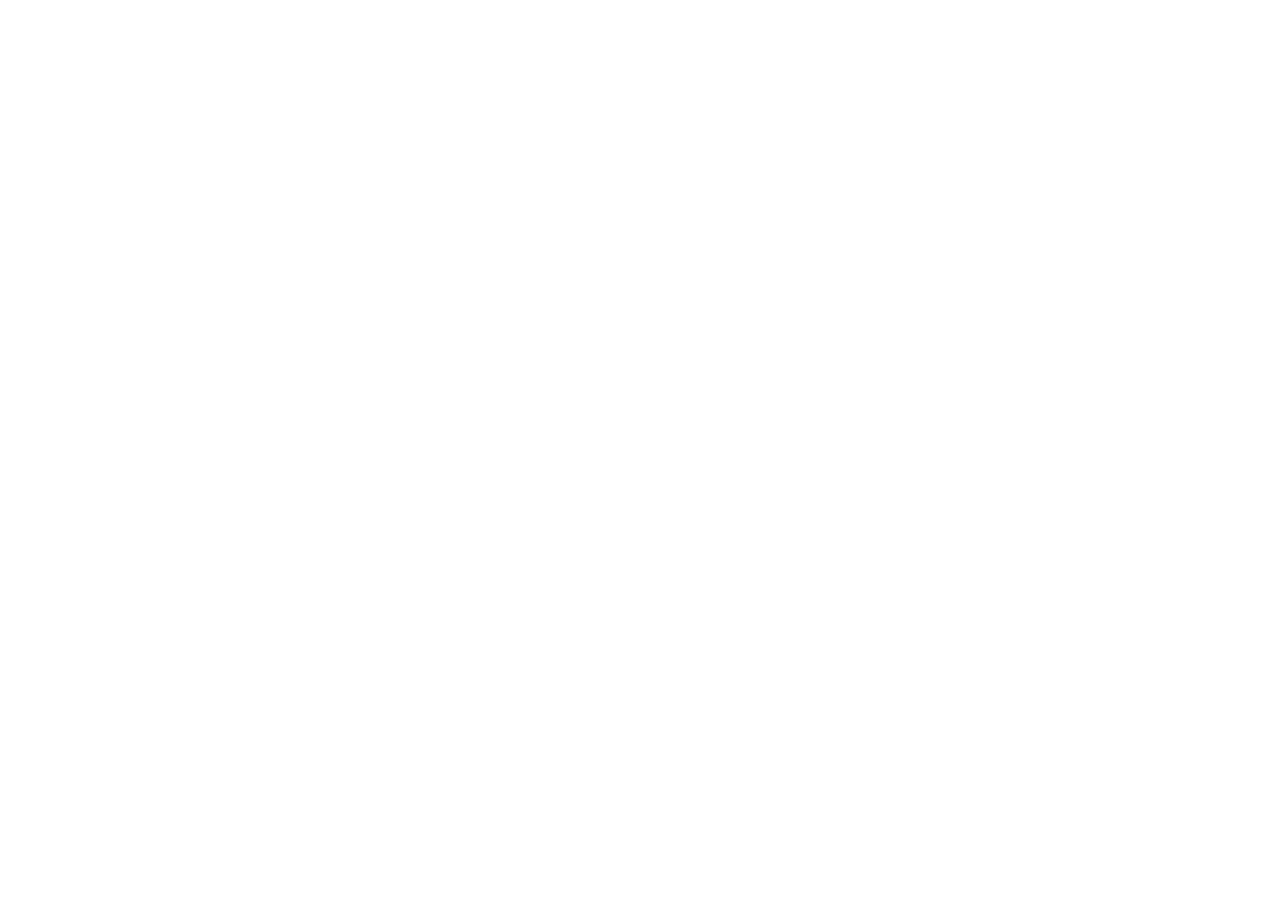
==== statistics.html @ d500b257 "firstcom" ====
<!DOCTYPE html>
<html lang="en">
<head>
    <meta charset="UTF-8">
    <meta name="viewport" content="width=device-width, initial-scale=1.0">
    <link rel="stylesheet" href="/css/statistics.css">
    <title>Document</title>
</head>
<body>
    

    <script src="/js/statistics.js"></script>
</body>
</html>
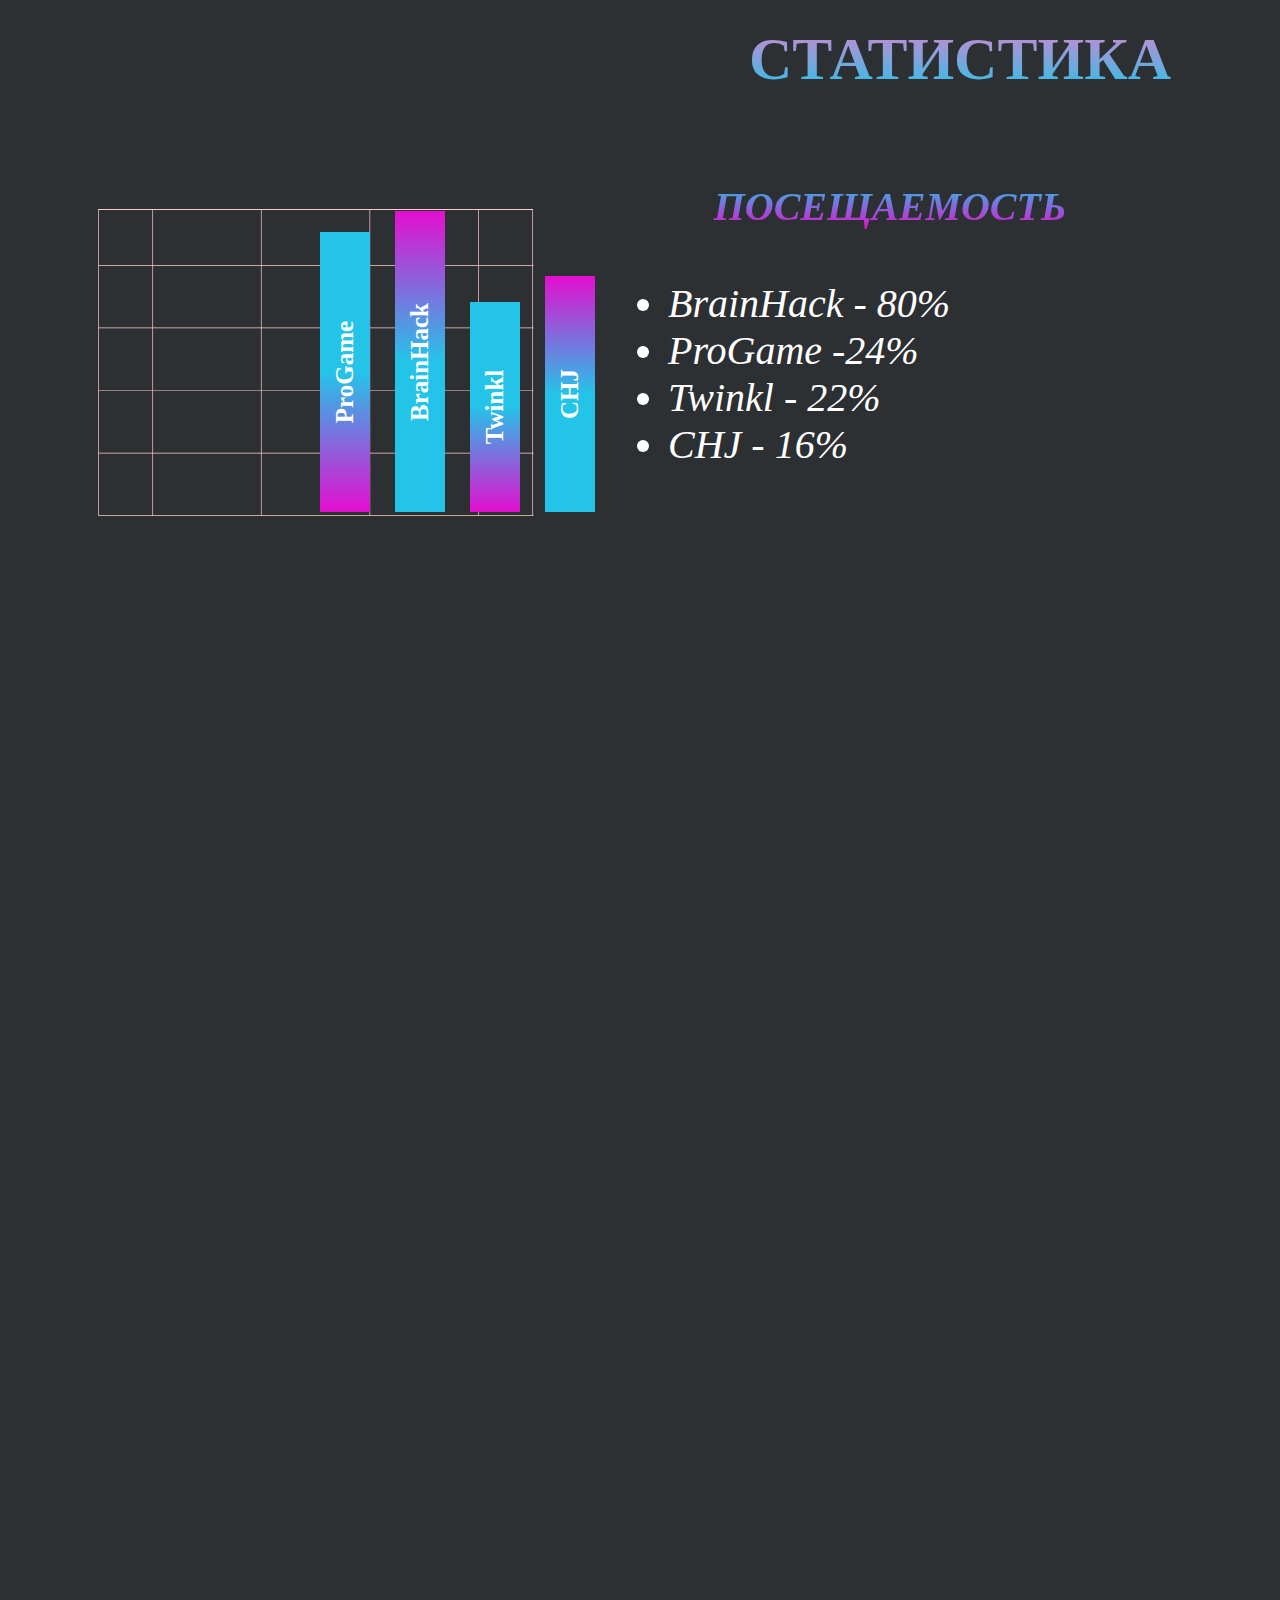
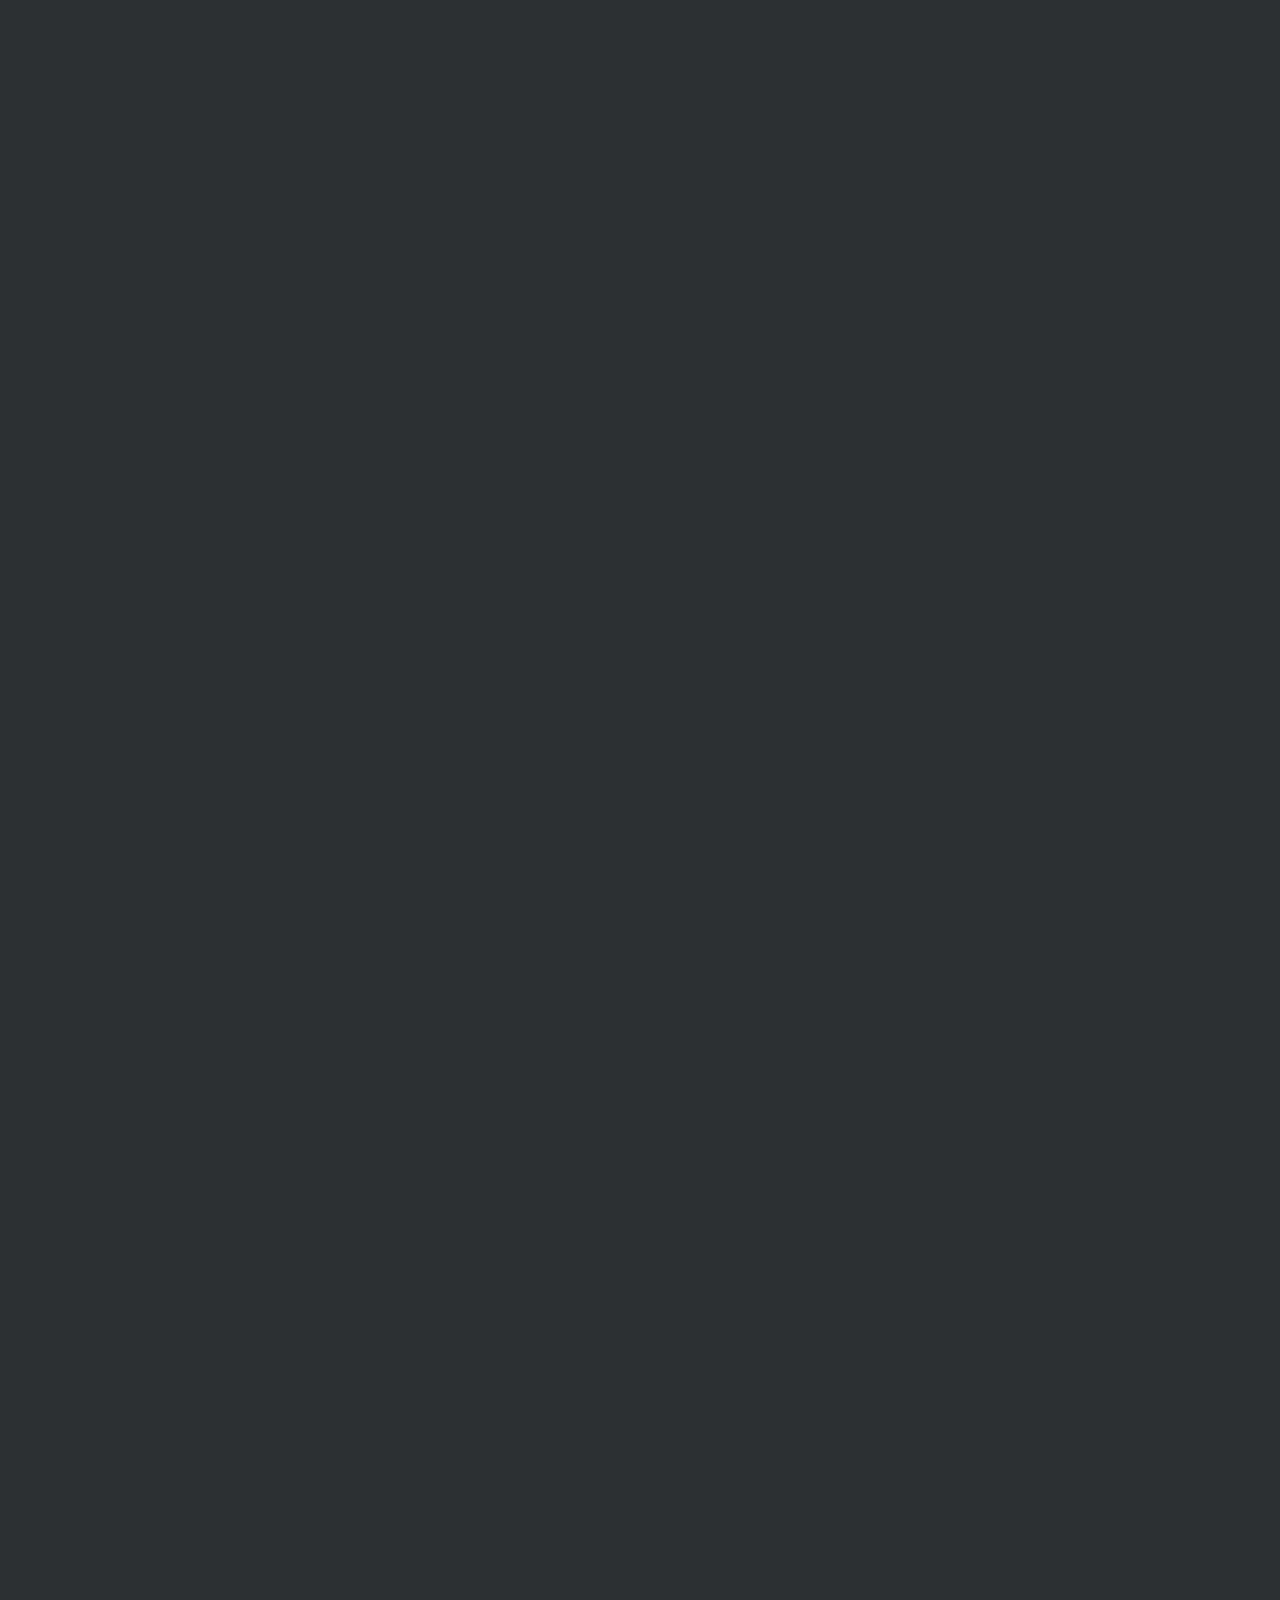
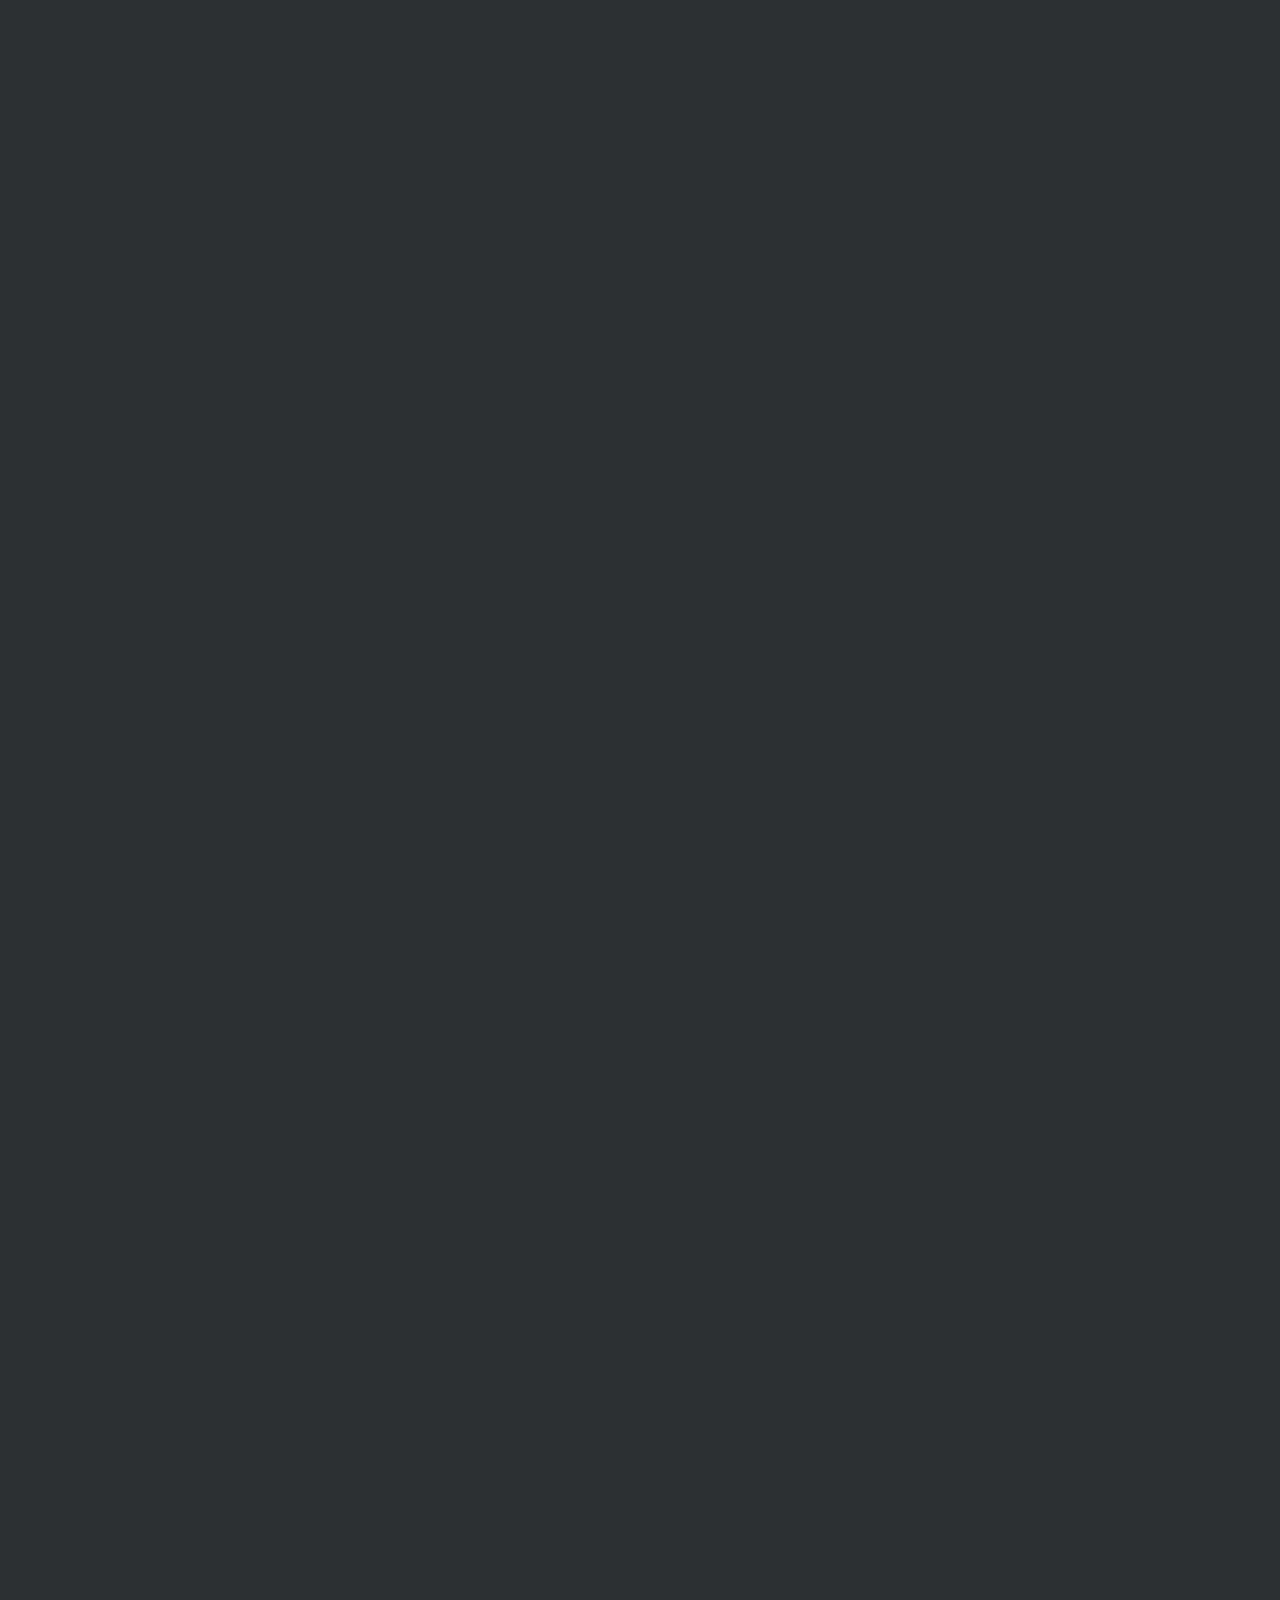
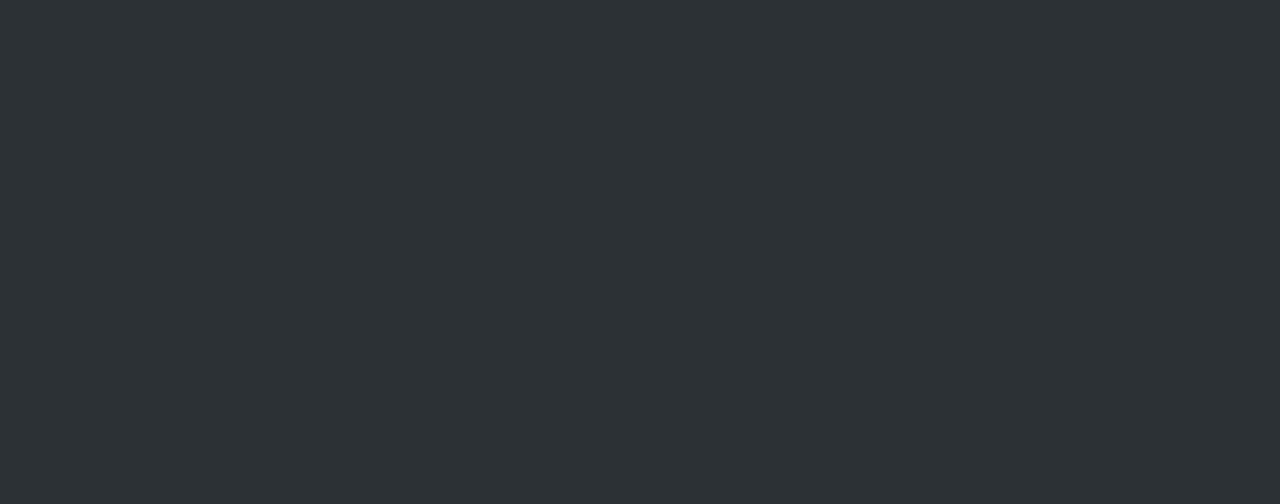
==== commit b5cc30d8: "commit Isrofila" ====
--- a/statistics.html
+++ b/statistics.html
@@ -3,12 +3,77 @@
 <head>
     <meta charset="UTF-8">
     <meta name="viewport" content="width=device-width, initial-scale=1.0">
-    <link rel="stylesheet" href="/css/statistics.css">
+    <link rel="stylesheet" href="css/basics.css">
+    <link rel="stylesheet" href="css/statistics.css">
     <title>Document</title>
 </head>
 <body>
     
+    <div class="wrapper">
+        <header class="header">
 
-    <script src="/js/statistics.js"></script>
+        </header>
+        <main class="main">
+            <div class="container">
+                <div class="statistics-sub">
+                    <h1 class="statistics-subtitle">СТАТИСТИКА</h1>
+                </div>
+
+                <div class="statistics-left_section">
+                    <div class="statistics_girodigram">
+                        <div class="section_statistics_girodigram">
+
+                            <div class="statistics-diagram">
+                                <div class="skillBLock">
+                                    <div class="column">
+                                        <span>ProGame</span>
+                                    </div>
+                                    <!-- <span class="name">Html</span> -->
+                                </div>
+                                <div class="skillBLock">
+                                    <div class="column">
+                                        <span>BrainHack</span>
+                                    </div>
+                                    <!-- <span class="name">Css</span> -->
+                                </div>
+                                <div class="skillBLock">
+                                    <div class="column">
+                                        <span>Twinkl</span>
+                                    </div>
+                                    <!-- <span class="name">Php</span> -->
+                                </div>
+                                <div class="skillBLock">
+                                    <div class="column">
+                                        <span>CHJ</span>
+                                    </div>
+                                    <!-- <span class="name">Js</span> -->
+                            </div>
+                        </div>
+                        <div class='history-info'>
+                            <div class='history-title'>
+                                <h2 class='history-title-h2'>ПОСЕЩАЕМОСТЬ</h2>
+                                <img class='history-img' src="img/Group.svg" alt="">
+                            </div>
+            
+                            <div class='history-desc'>
+                               <ul>
+                                <li>BrainHack - 80%</li>
+                                <li>ProGame -24%</li>
+                                <li>Twinkl - 22%</li>
+                                <li>CHJ - 16%</li>
+                               </ul>
+                            </div>
+                        </div>
+                    </div>
+                </div>
+                
+            </div>
+        </main>
+        <footer class="footer">
+
+        </footer>
+    </div>
+
+    <script src="js/statistics.js"></script>
 </body>
 </html>--- a/css/basics.css
+++ b/css/basics.css
@@ -0,0 +1,19 @@
+*{
+    margin: 0;
+    padding: 0;
+    box-sizing: border-box;
+}
+html, body{
+    height: 100%;
+}
+.wrapper{
+    min-height: 100%;
+    display: flex;
+    flex-direction: column;
+    width: 1920px;
+    height: 5304px;
+    background: #2D3033;
+}
+.main{
+    flex-grow: 1;
+}--- a/css/statistics.css
+++ b/css/statistics.css
@@ -0,0 +1,179 @@
+.main{
+    max-width: 1220px;
+    margin: 0 auto;
+}
+.statistics-sub{
+    margin-top: 25px;
+}
+.statistics-subtitle {
+    font-weight: bold;
+    font-size: 60px;
+	text-transform: uppercase;
+    background: linear-gradient(#D784CF, #24C4E9);
+    -webkit-background-clip: text;
+    -webkit-text-fill-color: transparent;
+}
+.history-title-h2 {
+    font-family: 'Tinos', serif;
+    font-size: 40px;
+    font-weight: bold;
+    width: 444px;
+    text-align: center;
+    margin-top: 21px;
+    margin-bottom: 50px;
+    background: linear-gradient(#24C4E9, #E40ECF);
+    -webkit-background-clip: text;
+    -webkit-text-fill-color: transparent;
+}
+.history-info{
+    margin-left: 500px;
+    margin-top: -350px;
+    color: #FFF;
+    font-size: 40px;
+    font-family: Inter;
+    font-style: italic;
+    font-weight: 200;
+}
+.history-img{
+    width: 436px;
+    position: absolute;
+    z-index: 1;
+    margin-left: -570px;
+    margin-top: -71px;
+}
+.section_statistics_girodigram {
+	position: absolute;
+	left: 50%;
+	top: 50%;
+	transform: translate(-50%, -50%);
+	display: flex;
+	align-items: center;
+	flex-direction: column;
+	width: 50%;
+}
+
+.statistics-diagram {
+	display: flex;
+	/* justify-content: space-around;
+	align-items: center; */
+	width: 100%;
+    margin-top: -300px;
+    
+}
+
+.skillBLock {
+	height: 380px;
+	display: flex;
+	justify-content: flex-end;
+	align-items: center;
+	flex-direction: column;
+    margin-right: 25px;
+    z-index: 10;
+}
+
+.column {
+	display: flex;
+	justify-content: center;
+	align-items: center;
+	width: 50px;
+}
+
+.skillBLock:first-child .column {
+	background: linear-gradient(#24C4E9, #24C4E9, #E40ECF);
+	height: calc(330px / 100 * 85); /*85%*/
+	animation: appFir 2s 1;
+}
+
+.skillBLock:nth-child(2) .column {
+	background: linear-gradient(#E40ECF,#24C4E9, #24C4E9);
+	height: calc(334px / 100 * 90); /*90%*/
+	animation: appSec 2s 1;
+}
+
+.skillBLock:nth-child(3) .column {
+	background: linear-gradient(#24C4E9, #24C4E9, #E40ECF);
+	height: calc(300px / 100 * 70); /*70%*/
+	animation: appThi 2s 1;
+}
+
+.skillBLock:last-child .column {
+	background: linear-gradient(#E40ECF,#24C4E9, #24C4E9);
+	height: calc(315px / 100 * 75); /*75%*/
+	animation: appFou 2s 1;
+}
+
+.column span {
+	transform: rotate(-90deg);
+	color: #fff;
+	font-weight: bold;
+	font-size: 25px;
+	animation: app 3s 1;
+}
+
+.name {
+	text-transform: uppercase;
+	color: #fff;
+	font-weight: bold;
+	font-size: 25px;
+	margin-top: 10px;
+}
+
+@keyframes appFir {
+	0% {
+		height: 0;
+	}
+	20% {
+		height: 0;
+	}
+	100% {
+		height: calc(350px / 100 * 85);
+	}
+}
+
+@keyframes appSec {
+	0% {
+		height: 0;
+	}
+	20% {
+		height: 0;
+	}
+	100% {
+		height: calc(350px / 100 * 90);
+	}
+}
+
+@keyframes appThi {
+	0% {
+		height: 0;
+	}
+	20% {
+		height: 0;
+	}
+	100% {
+		height: calc(350px / 100 * 70);
+	}
+}
+
+@keyframes appFou {
+	0% {
+		height: 0;
+	}
+	20% {
+		height: 0;
+	}
+	100% {
+		height: calc(350px / 100 * 75);
+	}
+}
+
+@keyframes app {
+	0% {
+		opacity: 0;
+	}
+	70% {
+		opacity: 0;
+	}
+	100% {
+		opacity: 1;
+	}
+}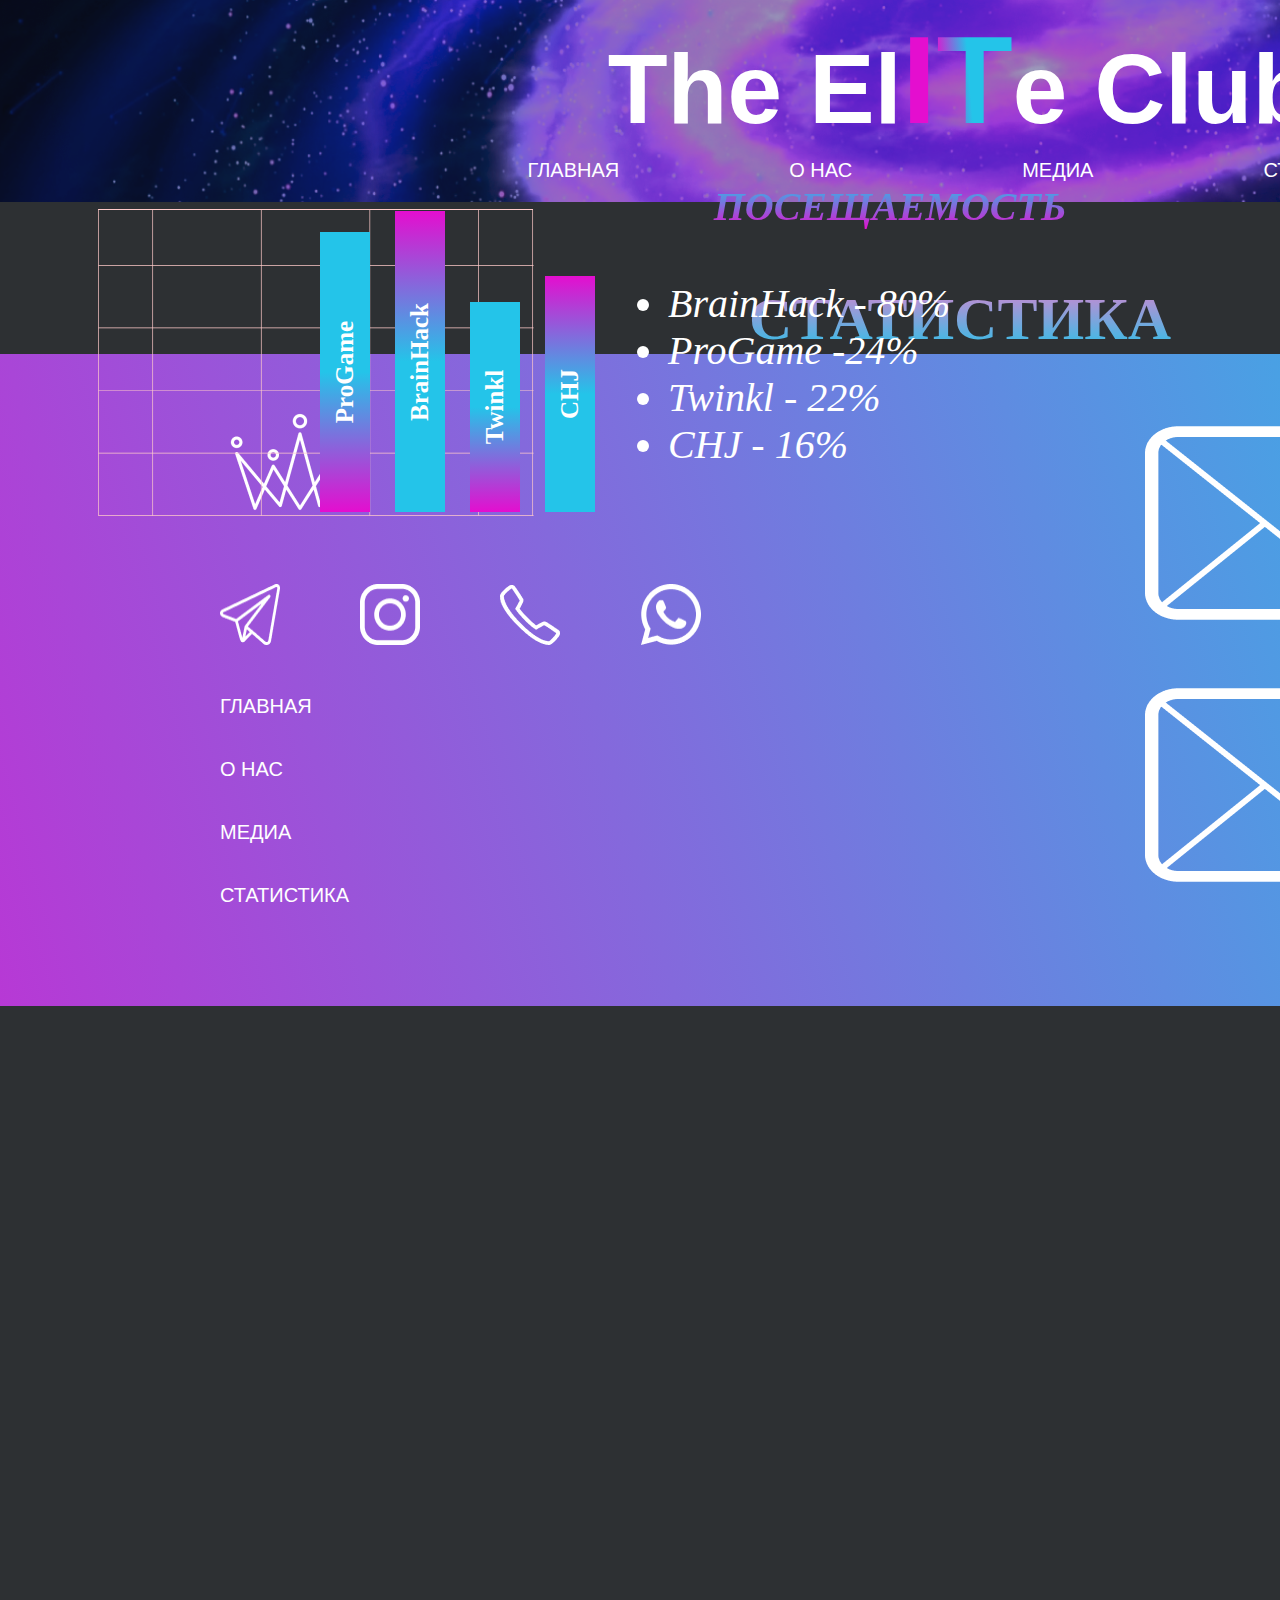
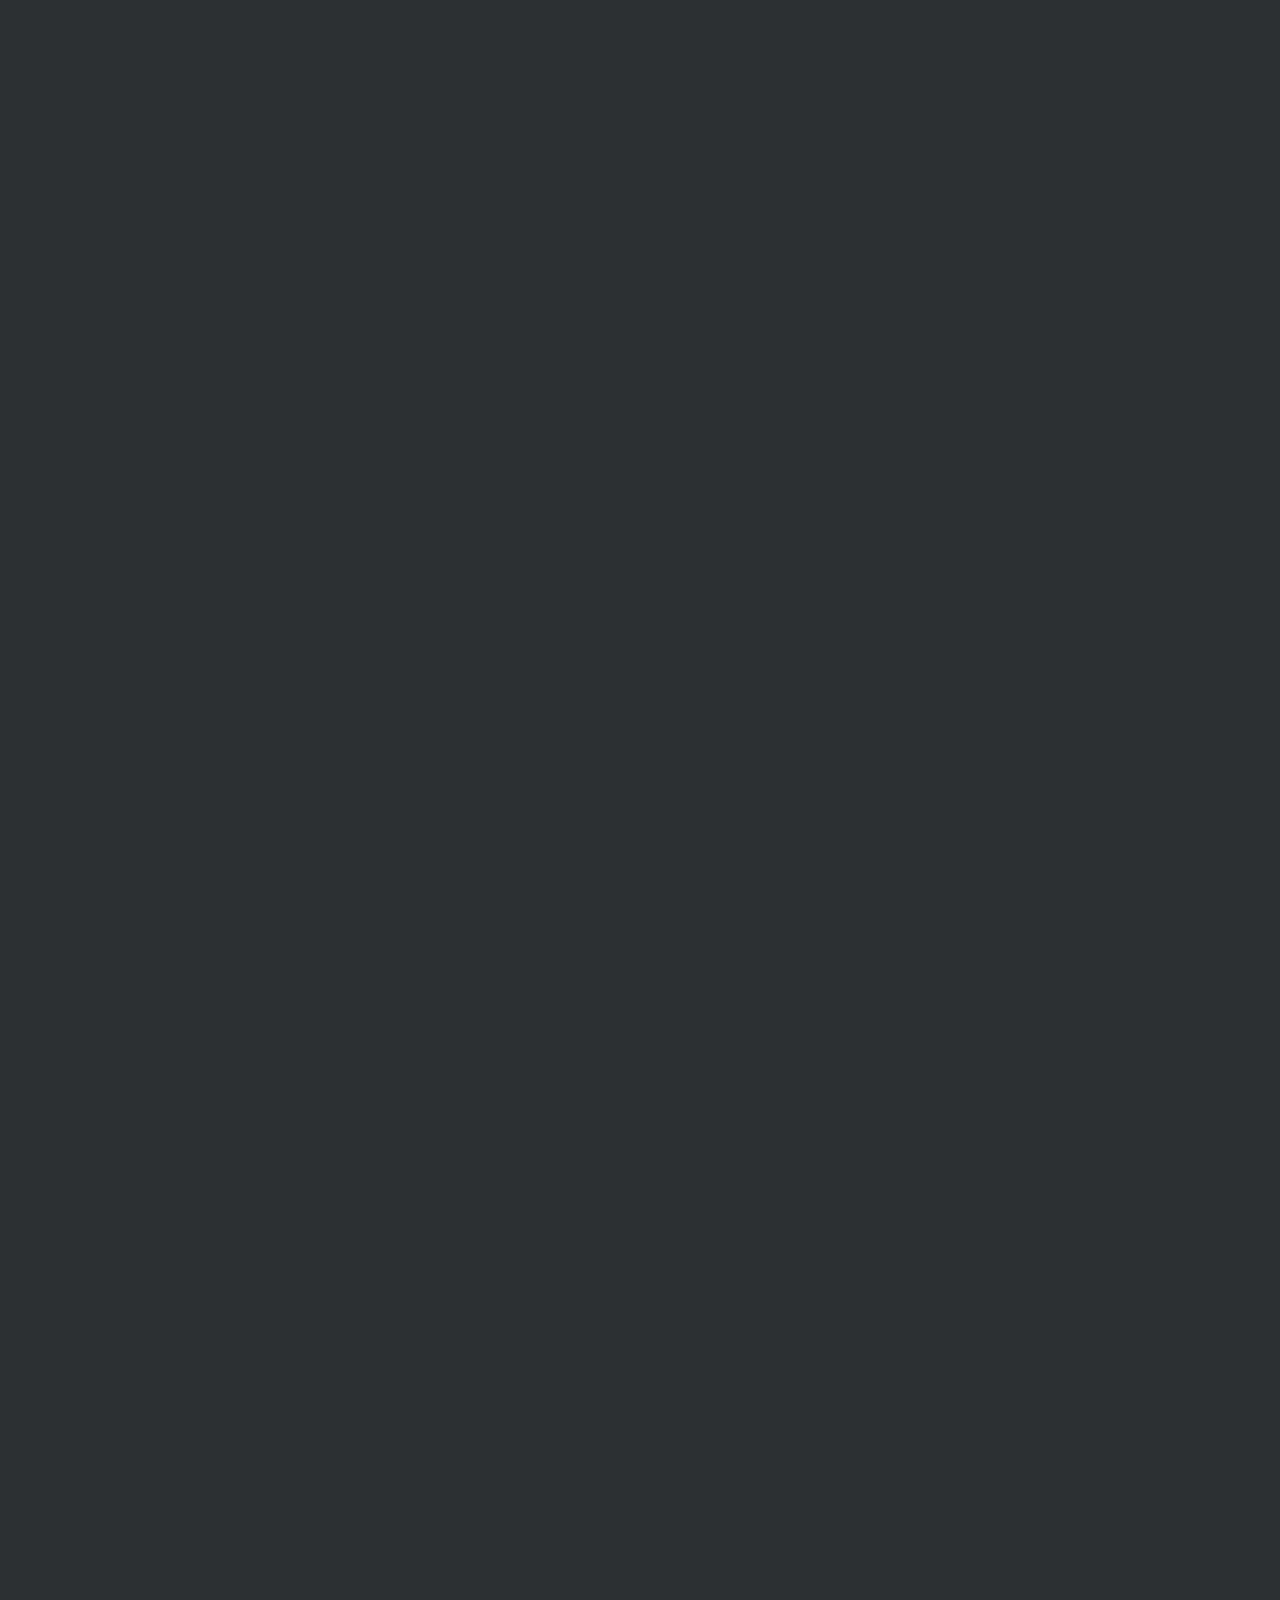
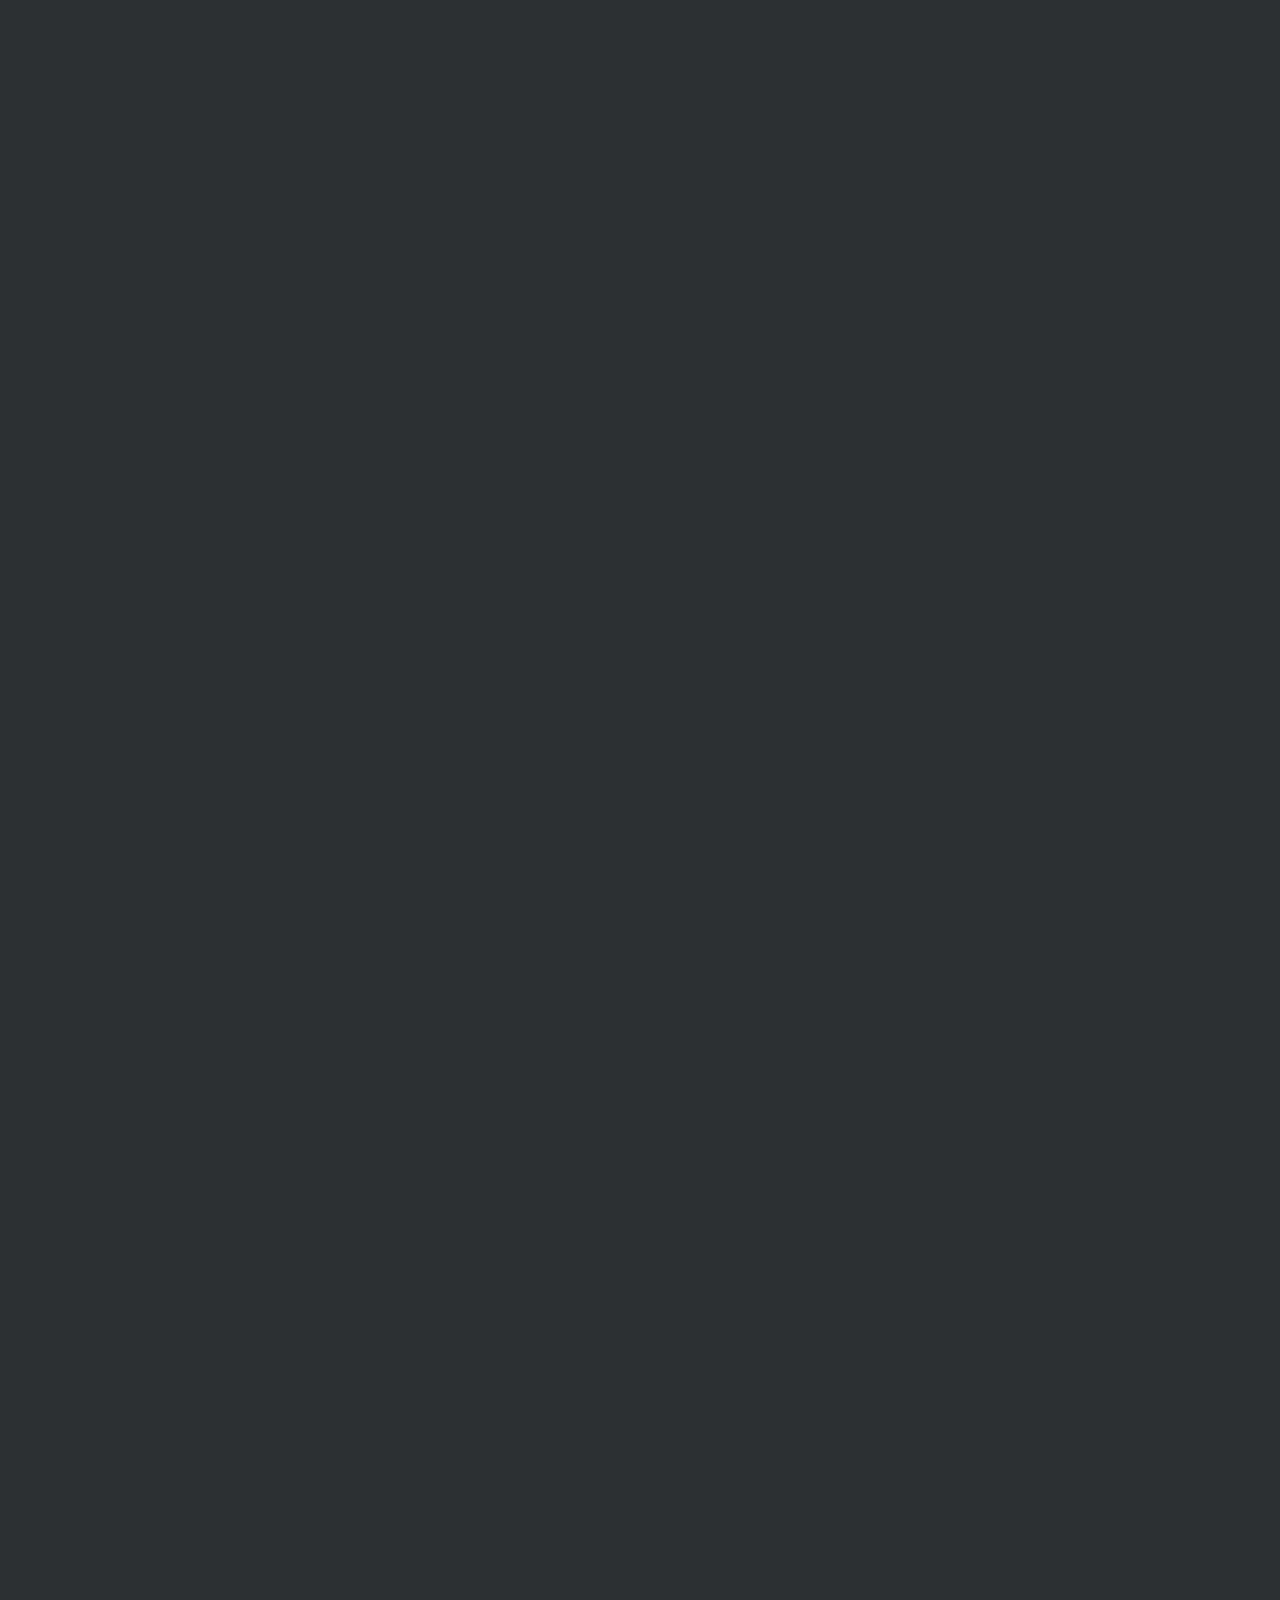
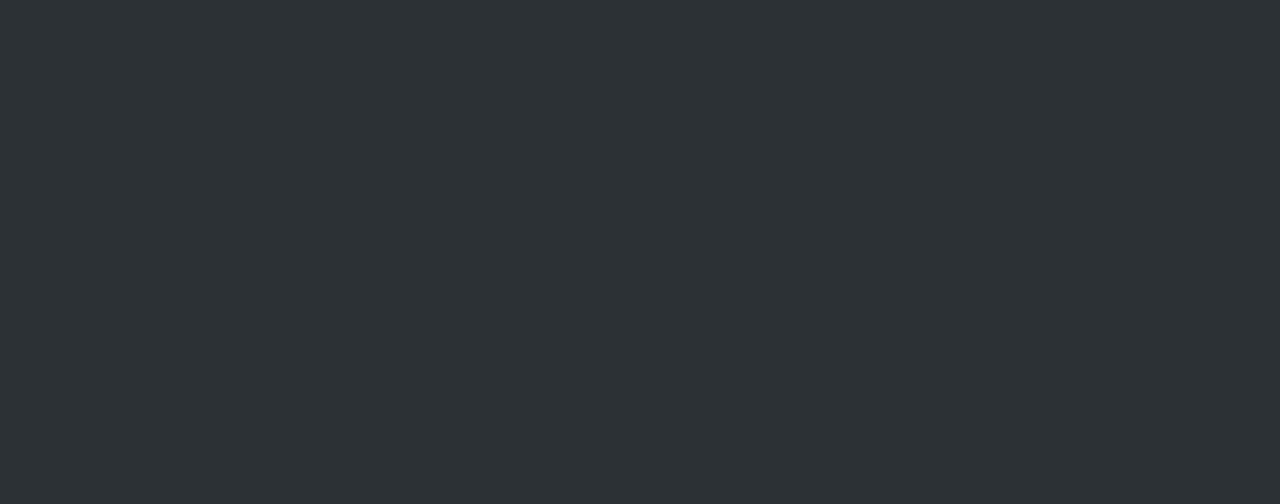
==== commit 660a4284: "statistics" ====
--- a/statistics.html
+++ b/statistics.html
@@ -5,13 +5,24 @@
     <meta name="viewport" content="width=device-width, initial-scale=1.0">
     <link rel="stylesheet" href="css/basics.css">
     <link rel="stylesheet" href="css/statistics.css">
+    <link rel="stylesheet" href="css/header&footer.css">
     <title>Document</title>
 </head>
 <body>
     
     <div class="wrapper">
         <header class="header">
-
+            <div class="bg-header">
+                <h1 class="title-header">The El<span class="it">IT</span>e Club</h1>
+                <nav class="nav">
+                    <ul class="list">
+                        <li class="list-item"><a href="home.html" class="link-list">ГЛАВНАЯ</a></li>
+                        <li class="list-item"><a href="about.html" class="link-list">О НАС</a></li>
+                        <li class="list-item"><a href="media.html" class="link-list">МЕДИА</a></li>
+                        <li class="list-item"><a href="statistics.html" class="link-list">СТАТИСТИКА</a></li>
+                    </ul>
+                </nav>
+            </div>
         </header>
         <main class="main">
             <div class="container">
@@ -70,7 +81,45 @@
             </div>
         </main>
         <footer class="footer">
-
+            <div class="bg-footer">
+                <div class="section-footer-one">
+                    <div class="logo">
+                        <img src="img/logo.png" alt="">
+                    </div>
+                    <div class="social-footer">
+                        <img src="img/telegram.png" alt="" class="telegram">
+                        <img src="img/instagram.png" alt="" class="instagram">
+                        <img src="img/phone.png" alt="" class="phone">
+                        <img src="img/whatsup.png" alt="" class="whatsup">
+                    </div>
+                    <div class="nav">
+                        <ul class="list-footer">
+                            <li class="list-item"><a href="home.html" class="link-list">ГЛАВНАЯ</a></li>
+                            <li class="list-item"><a href="about.html" class="link-list">О НАС</a></li>
+                            <li class="list-item"><a href="media.html" class="link-list">МЕДИА</a></li>
+                            <li class="list-item"><a href="statistics.html" class="link-list">СТАТИСТИКА</a></li>
+                        </ul>
+                    </div>
+                </div>
+                <div class="section-footer-two">
+                    <div class="section-footer-two--part-one">
+                        <a href="" class="letter-link"><img src="img/letter.png" alt="" class="letter-one"></a>
+                        <div class="arrow">
+                            <img src="img/arrow.png" alt="">
+                            <div class="text-letter">ПИСЬМО ДЛЯ САМЫХ <br> БЕССТРАШНЫХ</div>
+                        </div>
+                        
+                    </div>
+                    <div class="section-footer-two--part-one">
+                        <a href="" class="letter-link"><img src="img/letter.png" alt="" class="letter-two"></a>
+                        <div class="arrow">
+                            <img src="img/arrow.png" alt="">
+                            <div class="text-letter">БЛАГОДАРНОСТЬ</div>
+                        </div>
+                        
+                    </div>
+                </div>
+            </div>
         </footer>
     </div>
 
--- a/css/basics.css
+++ b/css/basics.css
@@ -14,6 +14,3 @@
     height: 5304px;
     background: #2D3033;
 }
-.main{
-    flex-grow: 1;
-}--- a/css/header&footer.css
+++ b/css/header&footer.css
@@ -0,0 +1,87 @@
+/* header */
+.header{
+    height: 260px;
+}
+.bg-header{
+    background-image: url(../img/header-bg.png);
+    background-position: center;
+    background-repeat: no-repeat;
+    background-size: cover;
+    display: flex;
+    align-items: center;
+    justify-content: center;
+    flex-direction: column;
+    padding: 20px;
+}
+.title-header{
+    font-family: 'Pathway Extreme', sans-serif;
+    font-style: normal;
+    font-weight: 700;
+    font-size: 98px;
+    line-height: 119px;
+    color: #FFFFFF;
+}
+.it{
+    font-size: 125px;
+    background: linear-gradient(85.52deg, #E40ECF 32.88%, #24C4E9 59.85%);
+    -webkit-background-clip: text;
+    -webkit-text-fill-color: transparent;
+    background-clip: text;
+}
+.list{
+    margin-top: 10px;
+    display: flex;
+    gap: 170px;
+}
+.list-item{
+    list-style-type: none;
+}
+.link-list{
+    text-decoration: none;
+    font-weight: 500;
+    font-size: 20px;
+    font-family: 'Raleway', sans-serif;
+    color: #FFFFFF;
+}
+.link-list:hover{
+    color: #99ecff;
+    transition: 0.5s;
+}
+
+
+/* footer */
+.bg-footer{
+    height: 652px;
+    background: linear-gradient(254.64deg, #24C4E9 6.81%, #E40ECF 128.6%);
+    display: flex;
+    justify-content: space-between;
+    padding: 40px 220px 100px 220px;
+}
+
+.social-footer{
+    display: flex;
+    gap: 80px;
+    margin-top: 50px;
+}
+.list-footer{
+    margin-top: 50px;
+    display: flex;
+    flex-direction: column;
+    gap: 40px;
+}
+
+.section-footer-two--part-one,
+.section-footer-two--part-two{
+    display: flex;
+    align-items: end;
+}
+.arrow{
+    margin-left: 20px;
+    margin-bottom: 30px;
+}
+.text-letter{
+    font-weight: 500;
+    font-size: 20px;
+    font-family: 'Raleway', sans-serif;
+    color: #FFFFFF;
+}
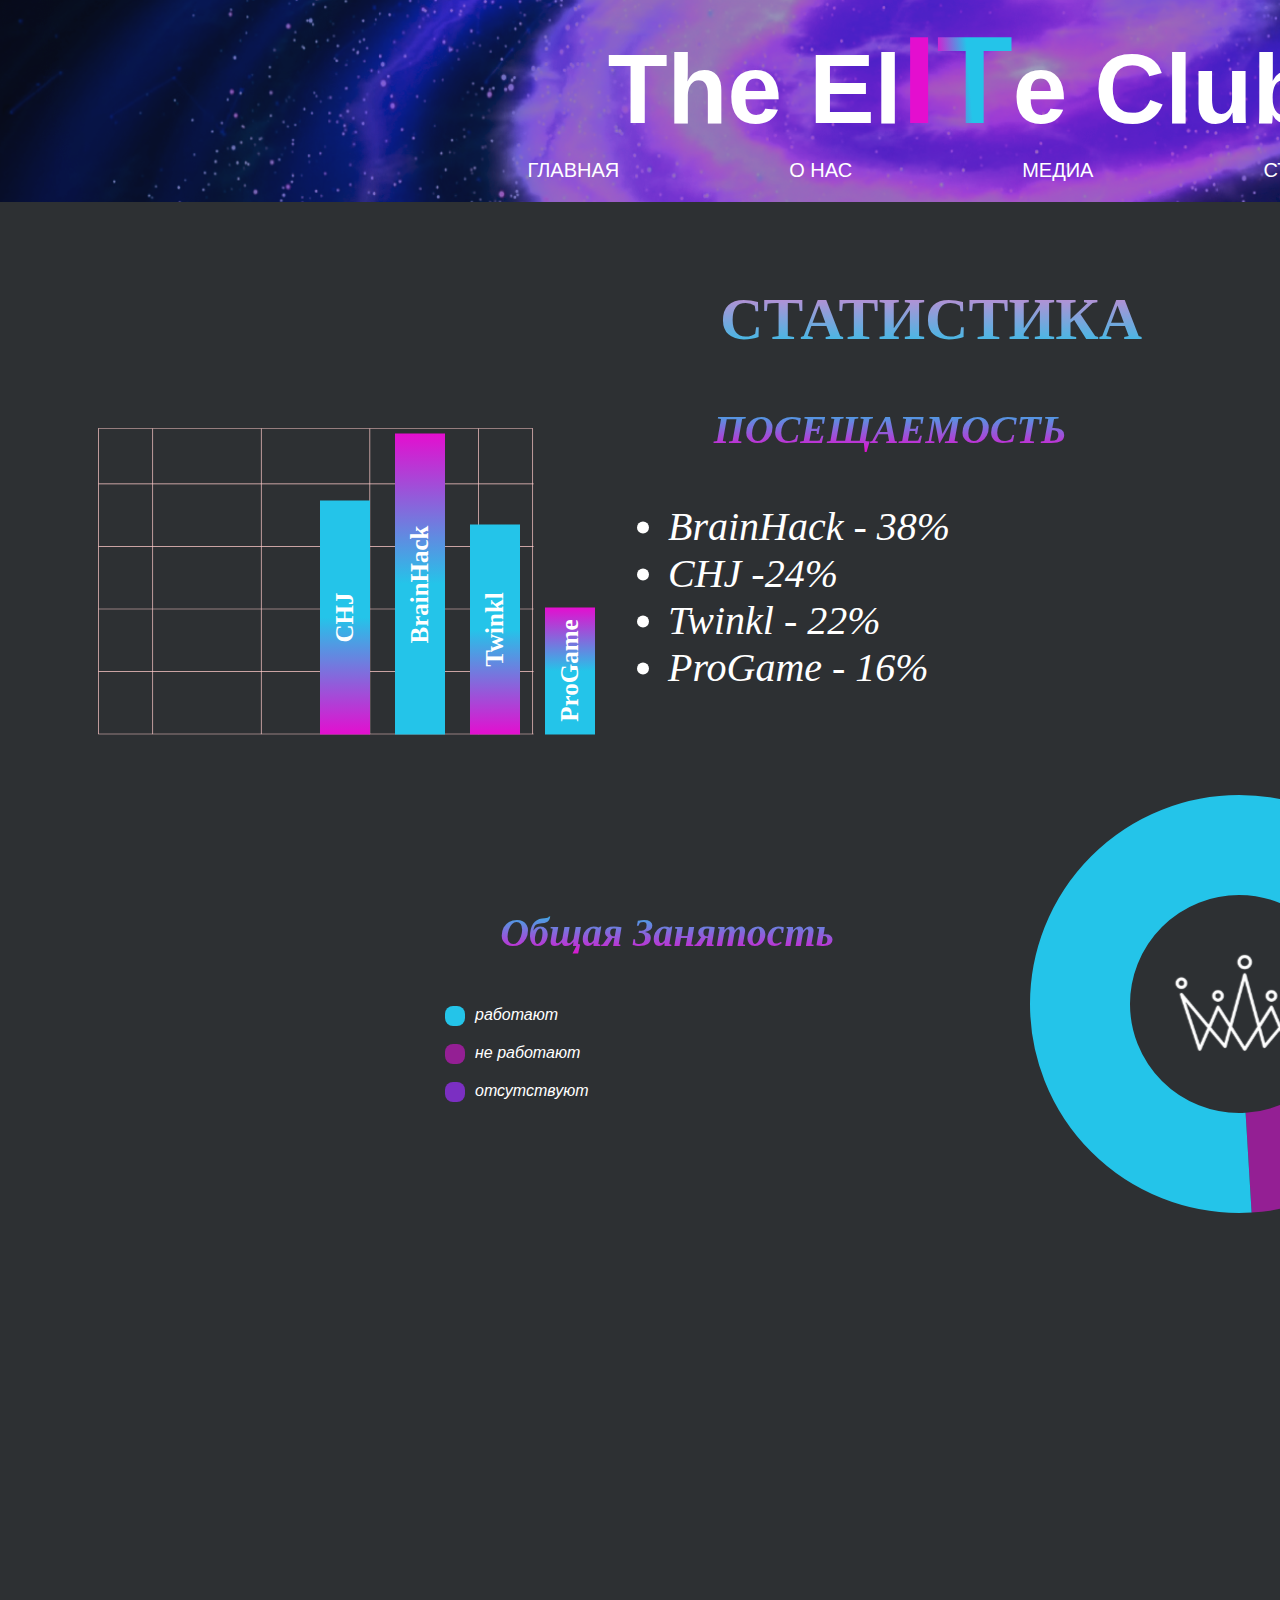
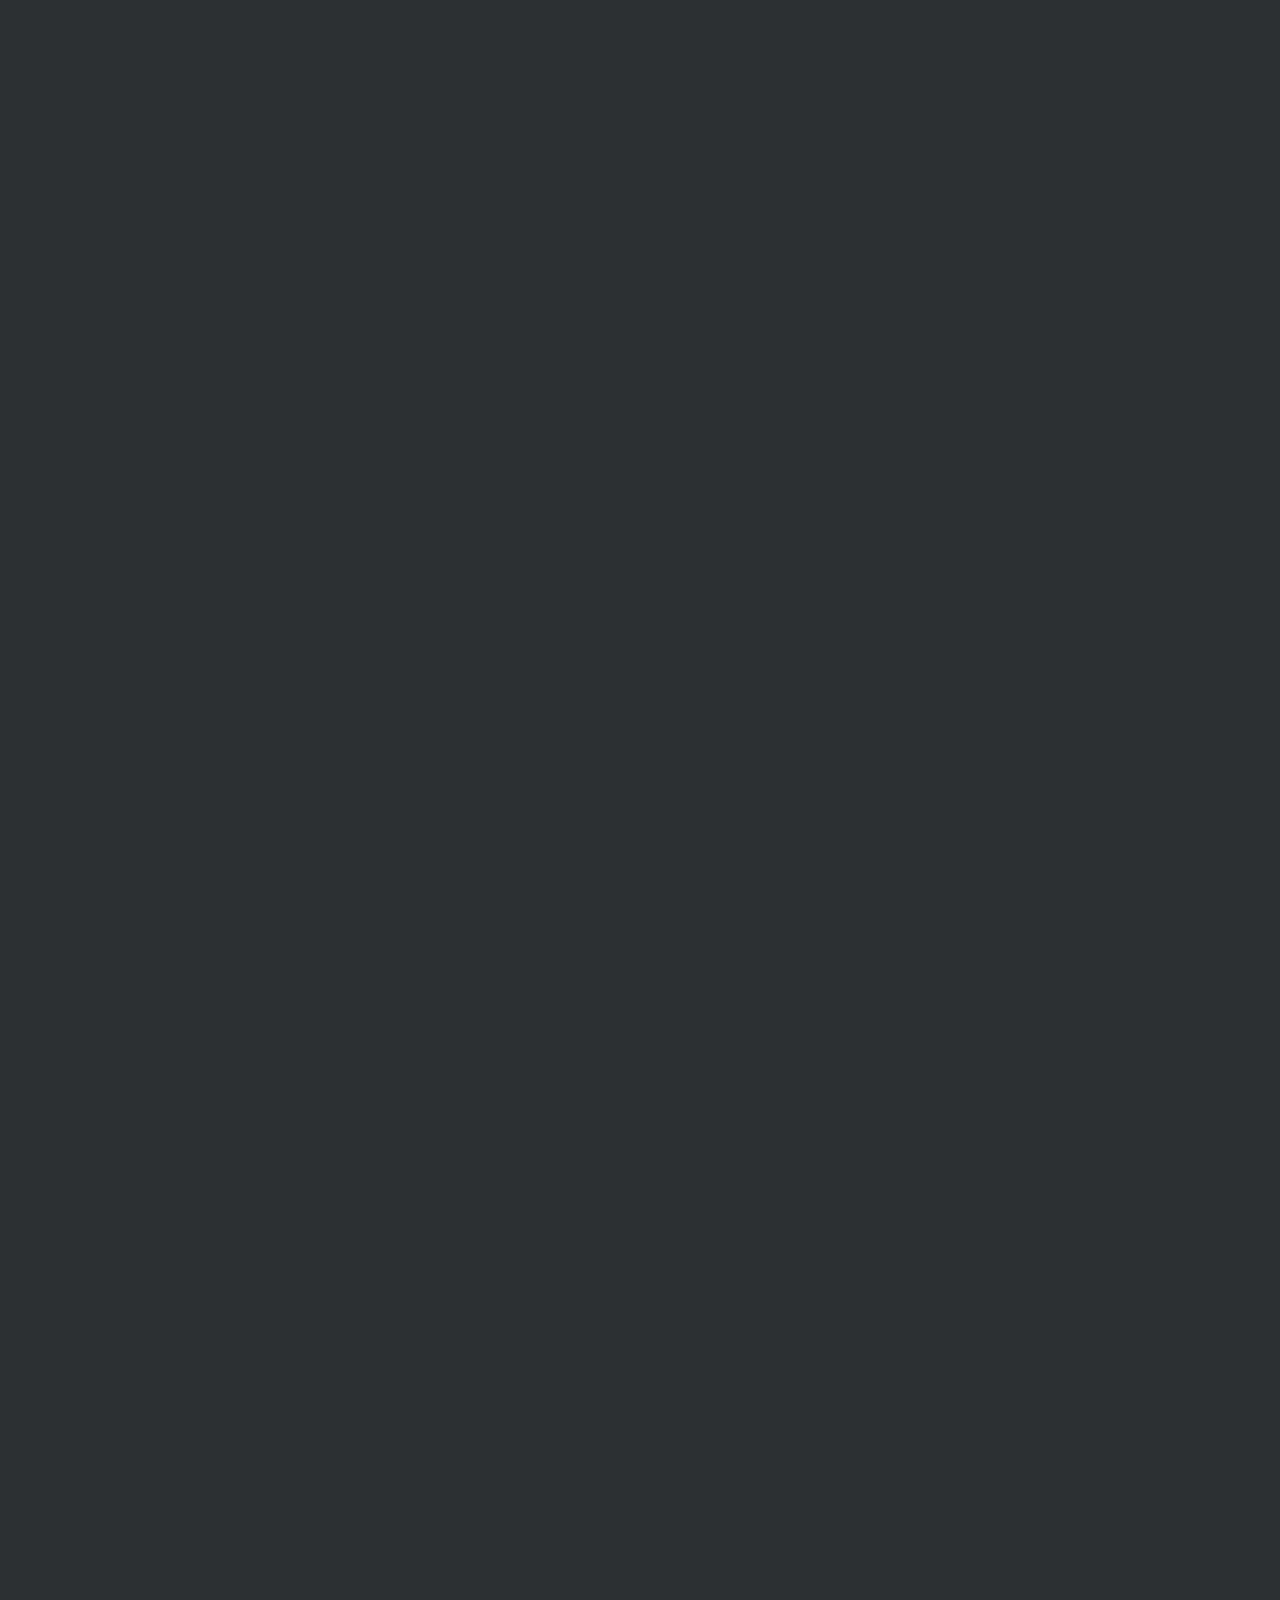
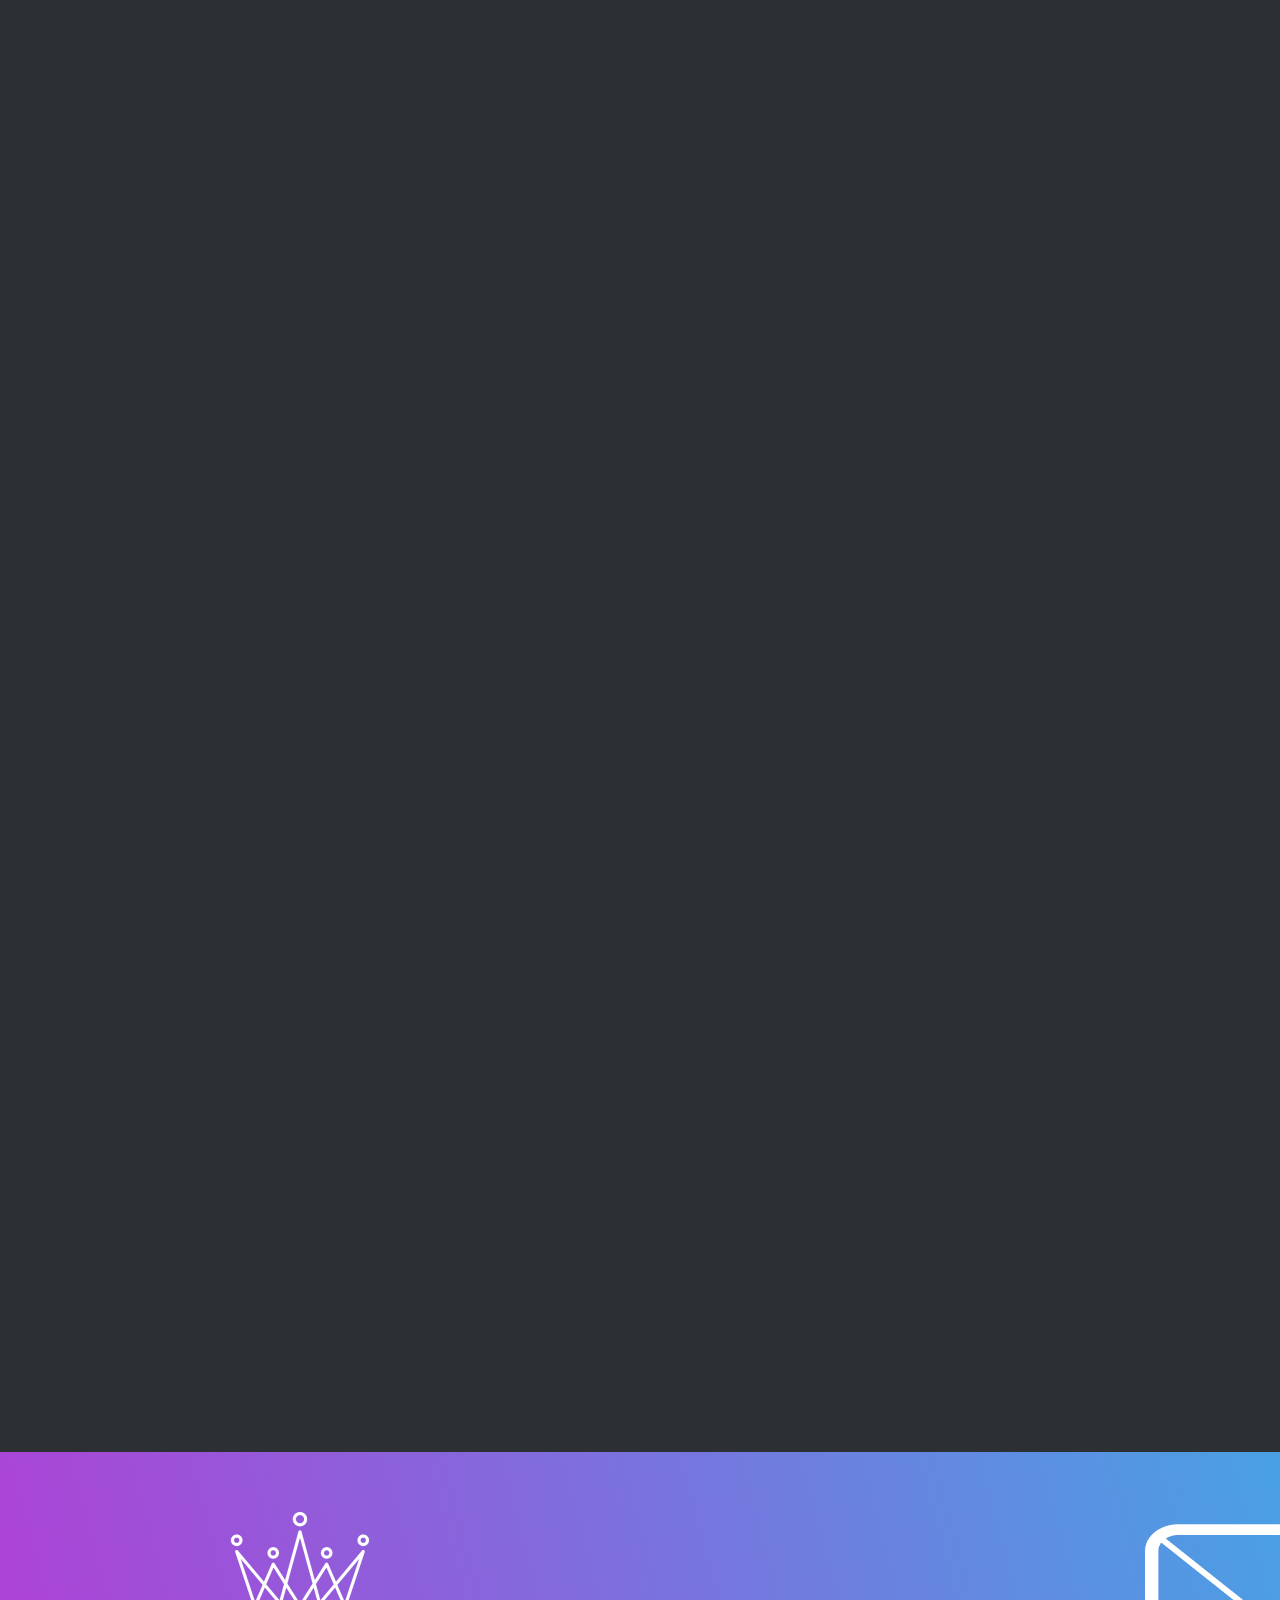
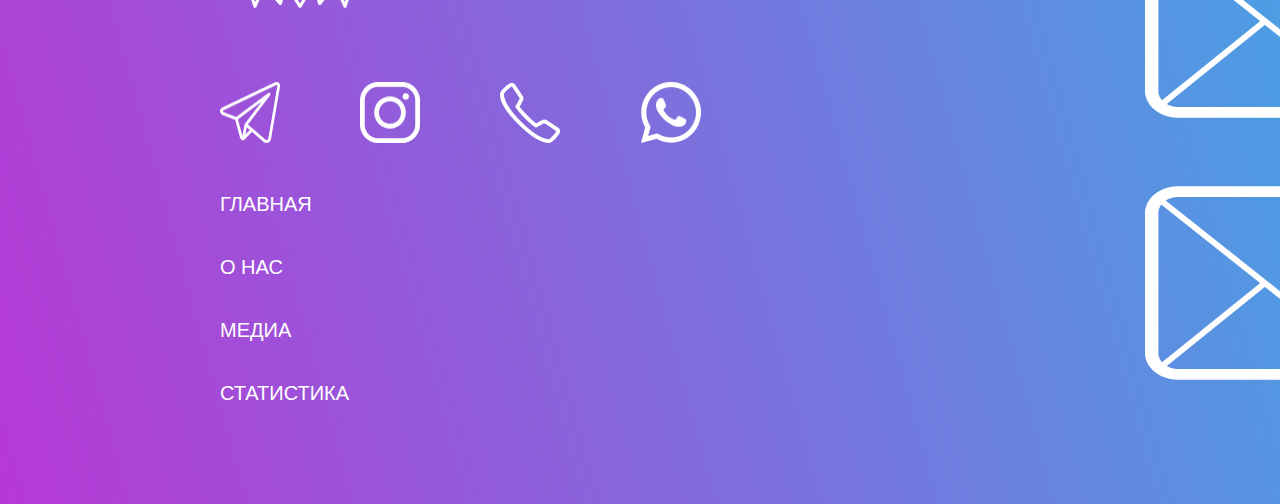
==== commit 9ac5526e: "second commit Isrofila" ====
--- a/statistics.html
+++ b/statistics.html
@@ -37,7 +37,7 @@
                             <div class="statistics-diagram">
                                 <div class="skillBLock">
                                     <div class="column">
-                                        <span>ProGame</span>
+                                        <span>CHJ</span>
                                     </div>
                                     <!-- <span class="name">Html</span> -->
                                 </div>
@@ -55,7 +55,7 @@
                                 </div>
                                 <div class="skillBLock">
                                     <div class="column">
-                                        <span>CHJ</span>
+                                        <span>ProGame</span>
                                     </div>
                                     <!-- <span class="name">Js</span> -->
                             </div>
@@ -68,15 +68,34 @@
             
                             <div class='history-desc'>
                                <ul>
-                                <li>BrainHack - 80%</li>
-                                <li>ProGame -24%</li>
+                                <li>BrainHack - 38%</li>
+                                <li>CHJ -24%</li>
                                 <li>Twinkl - 22%</li>
-                                <li>CHJ - 16%</li>
+                                <li>ProGame - 16%</li>
                                </ul>
                             </div>
                         </div>
                     </div>
                 </div>
+
+
+                <div class="canvas">  
+                    <div class="legend">
+                      <p class="statistics_title">Общая Занятость </p>    
+                      <ul class="caption-list">
+                        <li class="caption-item">работают</li>
+                        <li class="caption-item">не работают</li>
+                        <li class="caption-item">отсутствуют</li>
+                      </ul>
+                    </div>
+                    
+                    <svg class="chart" width="500" height="500" viewBox="0 0 50 50">
+                      <circle class="unit" r="15.9" cx="50%" cy="50%"></circle>
+                      <circle class="unit" r="15.9" cx="50%" cy="50%"></circle>
+                      <circle class="unit" r="15.9" cx="50%" cy="50%"></circle>
+                    </svg>
+                    <div class="canvas-img"><img src="img/crown (2) 4.svg" alt=""></div>
+                  </div>
                 
             </div>
         </main>
--- a/css/basics.css
+++ b/css/basics.css
@@ -14,3 +14,6 @@
     height: 5304px;
     background: #2D3033;
 }
+.main{
+    flex-grow: 1;
+}--- a/css/statistics.css
+++ b/css/statistics.css
@@ -1,9 +1,11 @@
 .main{
     max-width: 1220px;
     margin: 0 auto;
+    margin-bottom: 300px;
 }
 .statistics-sub{
     margin-top: 25px;
+    margin-left: 125px;
 }
 .statistics-subtitle {
     font-weight: bold;
@@ -12,6 +14,9 @@
     background: linear-gradient(#D784CF, #24C4E9);
     -webkit-background-clip: text;
     -webkit-text-fill-color: transparent;
+}
+.statistics-left_section{
+    margin-bottom: 400px;
 }
 .history-title-h2 {
     font-family: 'Tinos', serif;
@@ -39,12 +44,12 @@
     position: absolute;
     z-index: 1;
     margin-left: -570px;
-    margin-top: -71px;
+    margin-top: -75px;
 }
 .section_statistics_girodigram {
 	position: absolute;
 	left: 50%;
-	top: 50%;
+	top: 500px;
 	transform: translate(-50%, -50%);
 	display: flex;
 	align-items: center;
@@ -57,7 +62,7 @@
 	/* justify-content: space-around;
 	align-items: center; */
 	width: 100%;
-    margin-top: -300px;
+    margin-top: 45px;
     
 }
 
@@ -80,7 +85,7 @@
 
 .skillBLock:first-child .column {
 	background: linear-gradient(#24C4E9, #24C4E9, #E40ECF);
-	height: calc(330px / 100 * 85); /*85%*/
+	height: calc(275px / 100 * 85); /*85%*/
 	animation: appFir 2s 1;
 }
 
@@ -98,7 +103,7 @@
 
 .skillBLock:last-child .column {
 	background: linear-gradient(#E40ECF,#24C4E9, #24C4E9);
-	height: calc(315px / 100 * 75); /*75%*/
+	height: calc(170px / 100 * 75); /*75%*/
 	animation: appFou 2s 1;
 }
 
@@ -126,7 +131,7 @@
 		height: 0;
 	}
 	100% {
-		height: calc(350px / 100 * 85);
+		height: calc(350px / 100 * 67);
 	}
 }
 
@@ -138,7 +143,7 @@
 		height: 0;
 	}
 	100% {
-		height: calc(350px / 100 * 90);
+		height: calc(350px / 100 * 86);
 	}
 }
 
@@ -150,7 +155,7 @@
 		height: 0;
 	}
 	100% {
-		height: calc(350px / 100 * 70);
+		height: calc(350px / 100 * 60);
 	}
 }
 
@@ -162,7 +167,7 @@
 		height: 0;
 	}
 	100% {
-		height: calc(350px / 100 * 75);
+		height: calc(350px / 100 * 36);
 	}
 }
 
@@ -176,4 +181,143 @@
 	100% {
 		opacity: 1;
 	}
-}+}
+
+
+
+@keyframes render {
+    0% {
+      stroke-dasharray: 0 100;
+    }
+  }
+  
+  html,
+  body {
+    margin: 0;
+    padding: 0;
+    
+    background-color: #eedcf2;
+  }
+  
+  .canvas {
+    display: flex;
+    justify-content: space-between;
+    align-items: center;
+    max-width: 800px;
+    margin-top: 400px;
+  }
+  
+  .legend {
+    max-width: 350px;
+    min-height: 150px;
+    font-size: 40px;
+    font-family: Inter;
+    font-style: italic;
+    font-weight: 200;
+    margin-left: -50px;
+  }
+  
+  .statistics_title {  
+    font-family: 'Tinos', serif;
+    font-size: 40px;
+    font-weight: bold;
+    width: 444px;
+    text-align: center;
+    margin-top: 21px;
+    margin-left: -100px;
+    margin-bottom: 50px;
+    background: linear-gradient(#24C4E9, #E40ECF);
+    -webkit-background-clip: text;
+    -webkit-text-fill-color: transparent;
+  }
+  
+  .caption-list {
+    margin: 0;
+    padding: 0;
+    list-style: none;
+  }
+  
+  .caption-item {
+    position: relative;
+  
+    margin: 20px 0;
+    padding-left: 30px;
+    margin-left: -100px;
+    font-family: "Verdana", sans-serif;
+    font-size: 16px;
+    line-height: 18px;
+    color: #fff;  
+    cursor: pointer;
+  }
+  
+  .caption-item:hover {
+    opacity: 0.5;
+  }
+  
+  .caption-item::before {
+    content: "";
+    
+    position: absolute;
+    top: 0;
+    left: 0;
+    
+    width: 20px;
+    height: 20px;
+    
+    border-radius: 8px;
+  }
+  
+  .caption-item:nth-child(1)::before {
+    background-color: #24C4E9;
+  }
+  
+  .caption-item:nth-child(2)::before {
+    background-color: #941f94;
+  }
+  
+  .caption-item:nth-child(3)::before {
+    background-color: #7b2fc2;
+  }
+  
+  .chart {
+    min-width: 500px;
+    margin-left: 100px;
+  }
+  .canvas-img{
+    margin-left: -325px;
+    z-index: 10;
+  }
+  .unit {
+    fill: none;
+    stroke-width: 10;
+    cursor: pointer;
+    
+    animation-name: render;
+    animation-duration: 1.5s;
+    transition-property: all; 
+    transition-duration: 1.5s;
+  }
+  
+  .unit:hover,
+  .hovered {
+    opacity: 0.8;
+    stroke-width: 12;
+  }
+  
+  .unit:nth-child(1) {
+    stroke: #7b2fc2;
+    stroke-dasharray: 17 100;
+}
+  
+.unit:nth-child(2) {
+    stroke: #941f94;
+    stroke-dasharray: 7 100;
+    stroke-dashoffset: -17;
+}
+  
+.unit:nth-child(3) {
+    stroke: #24C4E9;
+    stroke-dasharray: 76 100;
+    stroke-dashoffset: -24;
+}
+  
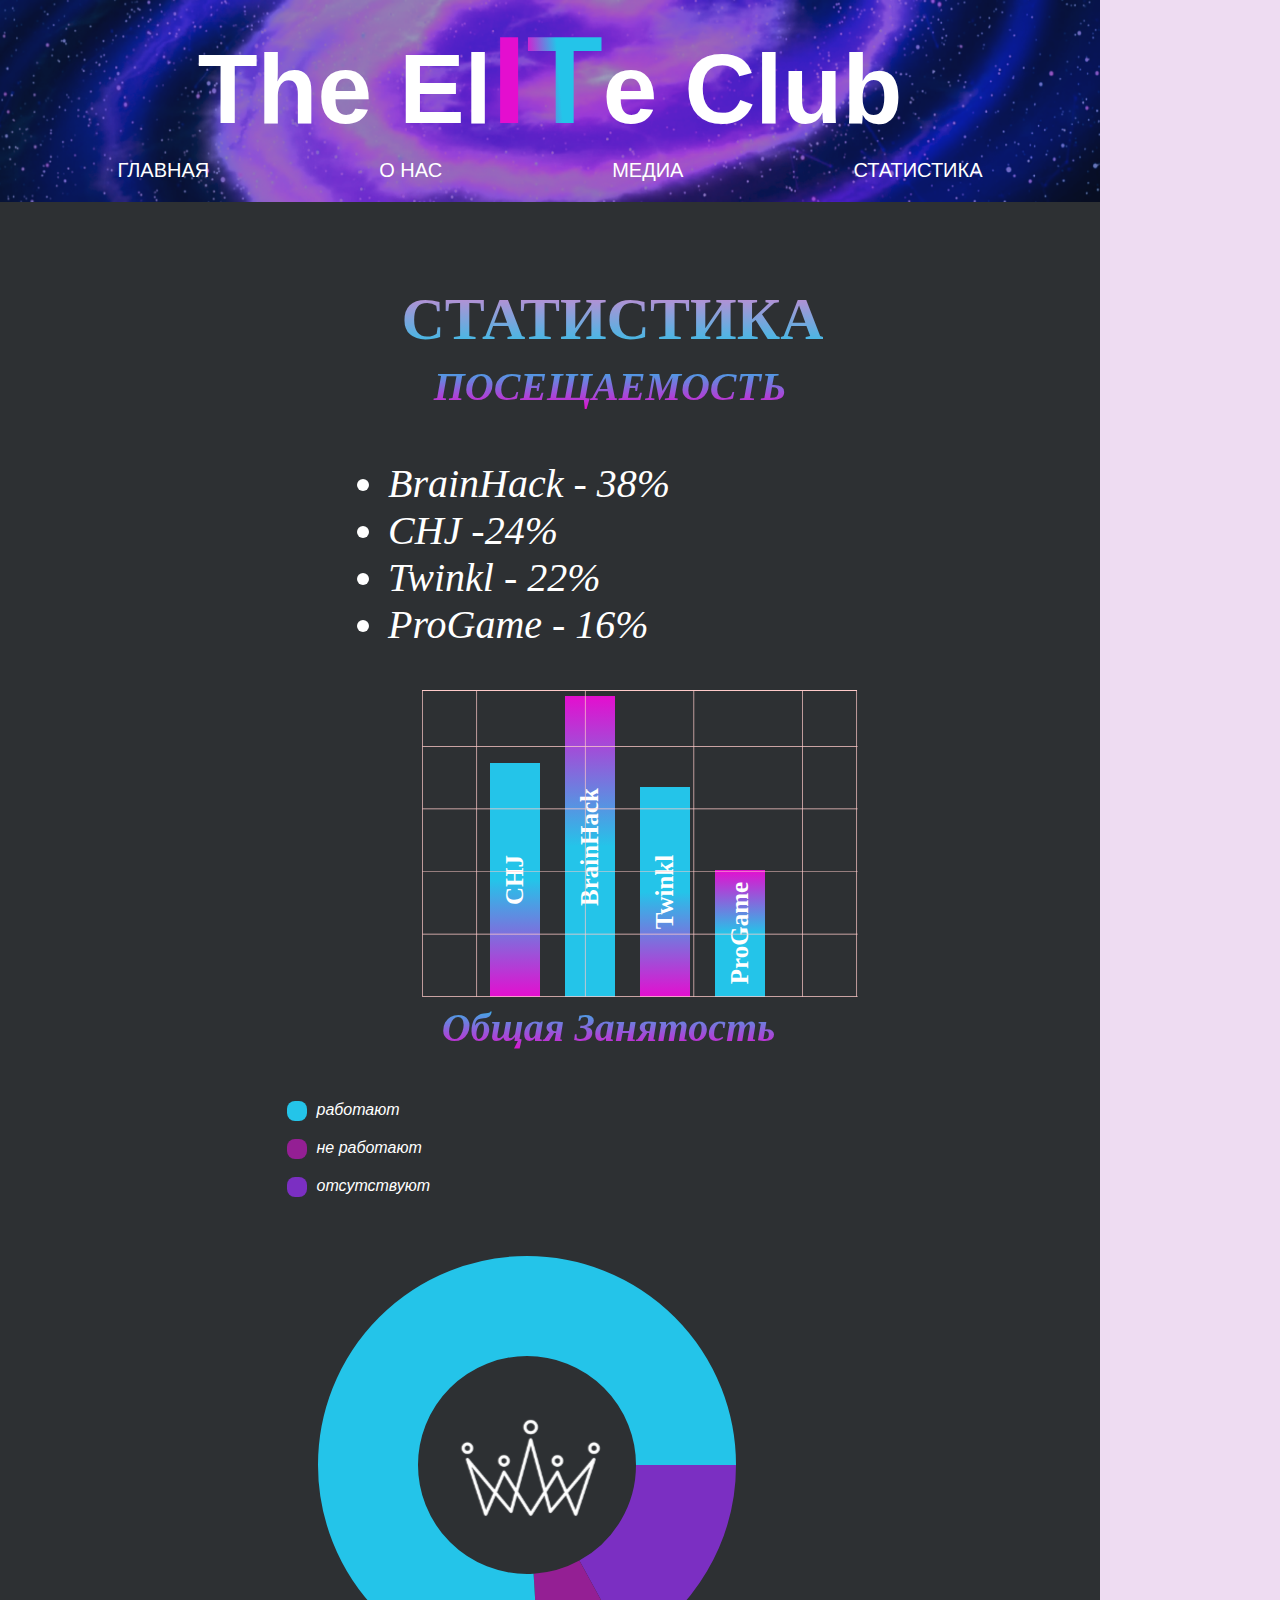
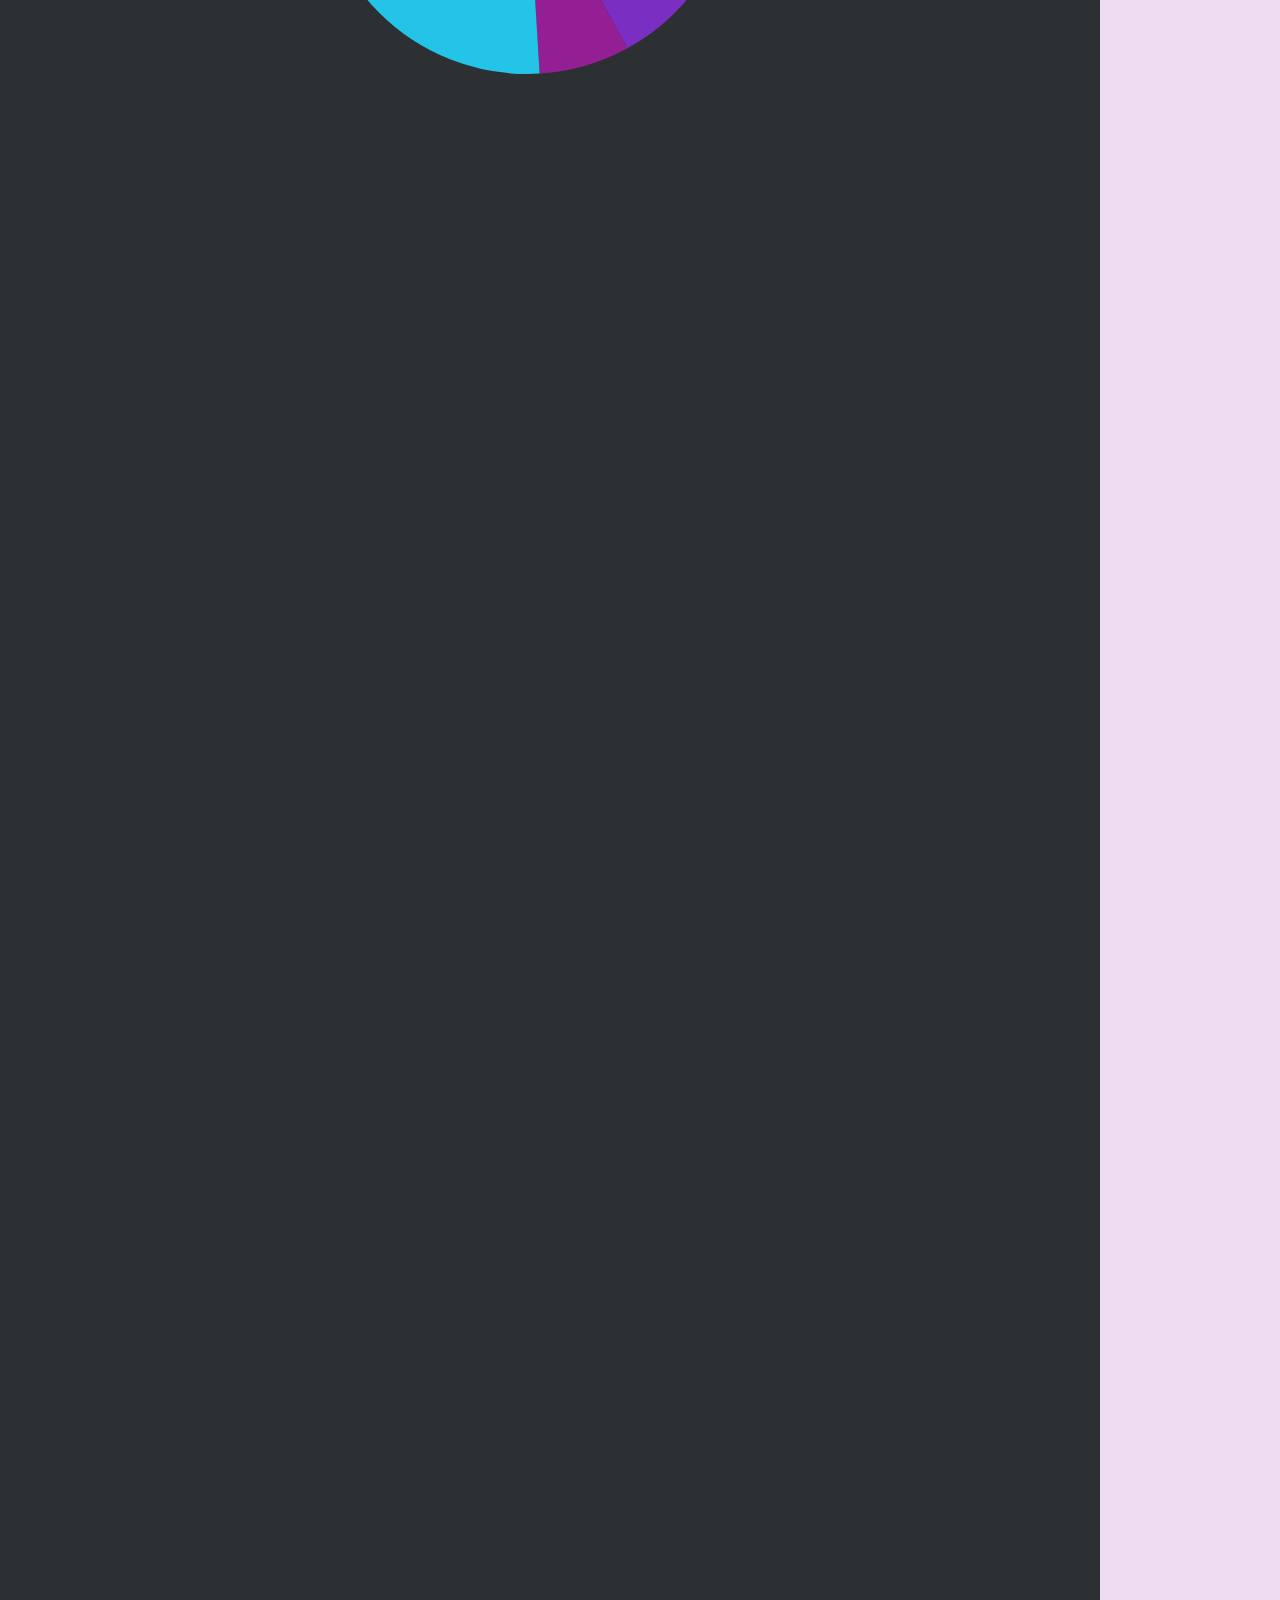
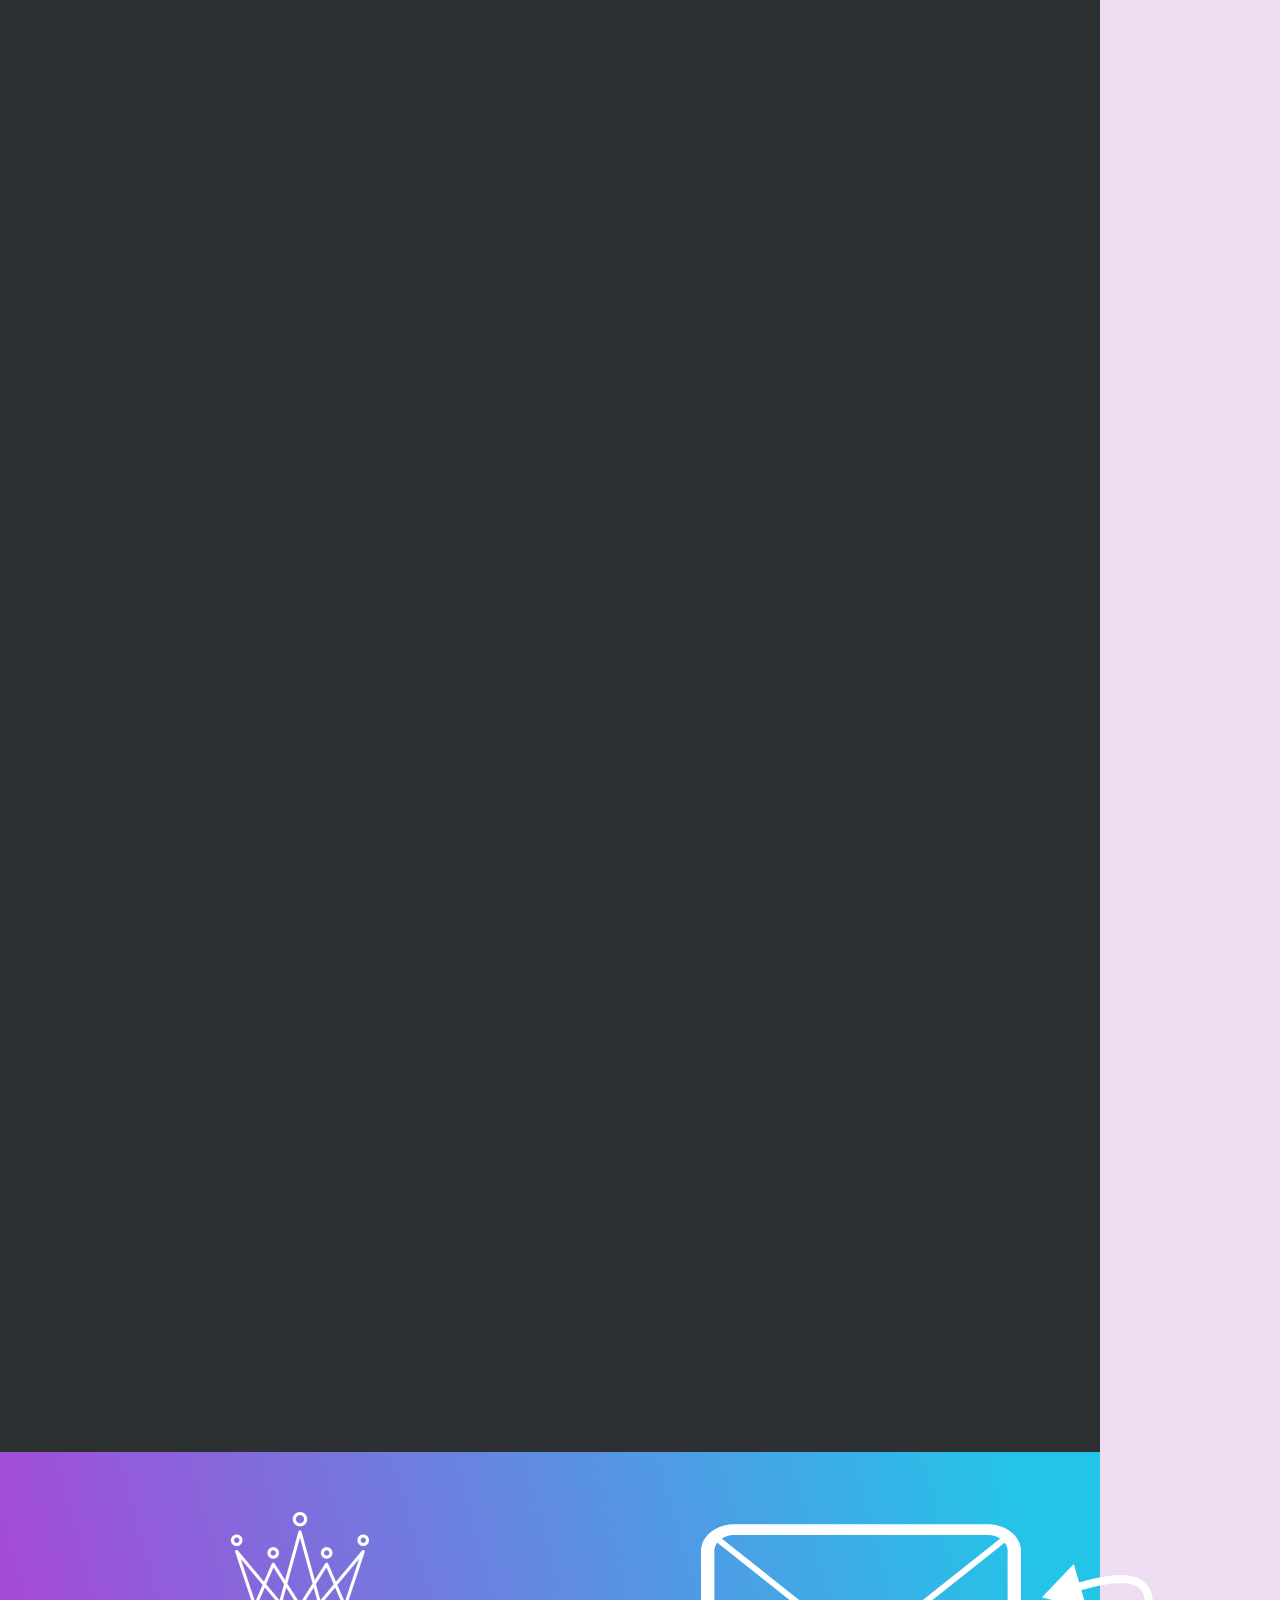
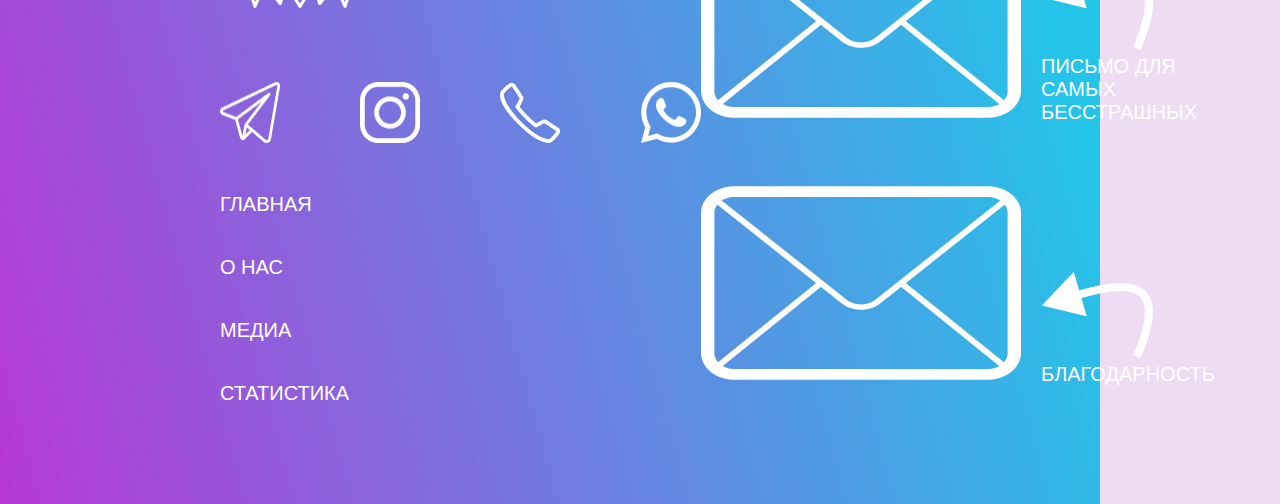
==== commit bf957ae3: "third commit Isrofila" ====
--- a/statistics.html
+++ b/statistics.html
@@ -15,6 +15,7 @@
             <div class="bg-header">
                 <h1 class="title-header">The El<span class="it">IT</span>e Club</h1>
                 <nav class="nav">
+                    
                     <ul class="list">
                         <li class="list-item"><a href="home.html" class="link-list">ГЛАВНАЯ</a></li>
                         <li class="list-item"><a href="about.html" class="link-list">О НАС</a></li>
@@ -39,31 +40,31 @@
                                     <div class="column">
                                         <span>CHJ</span>
                                     </div>
-                                    <!-- <span class="name">Html</span> -->
+                                    
                                 </div>
                                 <div class="skillBLock">
                                     <div class="column">
                                         <span>BrainHack</span>
                                     </div>
-                                    <!-- <span class="name">Css</span> -->
+                                    
                                 </div>
                                 <div class="skillBLock">
                                     <div class="column">
                                         <span>Twinkl</span>
                                     </div>
-                                    <!-- <span class="name">Php</span> -->
+                                   
                                 </div>
                                 <div class="skillBLock">
                                     <div class="column">
                                         <span>ProGame</span>
                                     </div>
-                                    <!-- <span class="name">Js</span> -->
+                                    
+                                    <img class='history-img' src="img/Group.svg" alt="">
                             </div>
                         </div>
                         <div class='history-info'>
                             <div class='history-title'>
                                 <h2 class='history-title-h2'>ПОСЕЩАЕМОСТЬ</h2>
-                                <img class='history-img' src="img/Group.svg" alt="">
                             </div>
             
                             <div class='history-desc'>
--- a/css/statistics.css
+++ b/css/statistics.css
@@ -42,14 +42,15 @@
 .history-img{
     width: 436px;
     position: absolute;
-    z-index: 1;
-    margin-left: -570px;
+    z-index: 0;
+    margin-right: 200px;
     margin-top: -75px;
 }
 .section_statistics_girodigram {
 	position: absolute;
 	left: 50%;
 	top: 500px;
+  z-index: 999;
 	transform: translate(-50%, -50%);
 	display: flex;
 	align-items: center;
@@ -320,4 +321,152 @@
     stroke-dasharray: 76 100;
     stroke-dashoffset: -24;
 }
-  
+@media (max-width: 1916px){
+  .wrapper{
+    max-width: 1520px;
+  }
+}
+@media (max-width: 1600px){
+  .wrapper{
+    max-width: 1220px;
+  }
+}
+@media (max-width: 1490px){
+  .wrapper{
+    max-width: 1100px;
+  }
+  .canvas{
+    display: block;
+    margin-top: 650px;
+  }
+  .canvas-img{
+    margin-left: 173px;
+    margin-top: -320px;
+  }
+  .chart{
+    margin-left: 0;
+  }
+  .statistics_title{
+    margin-left: 0;
+  }
+  .legend{
+    margin-left: 110px;
+  }
+  .statistics-diagram{
+    margin-right: 200px;
+  }
+  .history-info{
+    margin-left: -600px;
+    margin-top: -655px;
+  }
+  .section_statistics_girodigram{
+    top: 610px;
+    left: 910px;
+  }
+}
+@media (max-width: 1220px){
+  .wrapper{
+    max-width: 900px;
+  }
+  .canvas{
+    display: block;
+    margin-top: 650px;
+  }
+  .canvas-img{
+    margin-left: 225px;
+    margin-top: -320px;
+  }
+  .chart{
+    margin-left: 50px;
+  }
+  .statistics_title{
+    margin-left: -100px;
+  }
+  .legend{
+    margin-left: 200px;
+  }
+  .statistics-diagram{
+    margin-right: 200px;
+  }
+  .history-info{
+    margin-left: -350px;
+    margin-top: -655px;
+  }
+  .section_statistics_girodigram{
+    top: 610px;
+    left: 675px;
+  }
+}
+@media (max-width: 900px){
+  .wrapper{
+    max-width: 700px;
+  }
+  .canvas{
+    display: block;
+    margin-top: 650px;
+  }
+  .canvas-img{
+    margin-left: 225px;
+    margin-top: -320px;
+  }
+  .chart{
+    margin-left: 50px;
+  }
+  .statistics_title{
+    margin-left: -100px;
+  }
+  .legend{
+    margin-left: 200px;
+  }
+  .statistics-diagram{
+    margin-right: 200px;
+  }
+  .history-info{
+    margin-left: -200px;
+    margin-top: -655px;
+  }
+  .section_statistics_girodigram{
+    top: 680px;
+    left: 510px;
+  }
+  .statistics-sub{
+    margin-top: 100px;
+  }
+}
+@media (max-width: 425px){
+  .wrapper{
+    max-width: 700px;
+  }
+  .canvas{
+    display: block;
+    margin-top: 650px;
+  }
+  .canvas-img{
+    margin-left: 225px;
+    margin-top: -320px;
+  }
+  .chart{
+    margin-left: 50px;
+  }
+  .statistics_title{
+    margin-left: -100px;
+  }
+  .legend{
+    margin-left: 200px;
+  }
+  .statistics-diagram{
+    margin-right: 200px;
+  }
+  .history-info{
+    margin-left: -200px;
+    margin-top: -655px;
+  }
+  .section_statistics_girodigram{
+    top: 680px;
+    left: 510px;
+  }
+  .statistics-sub{
+    margin-top: 100px;
+  }
+}
+
